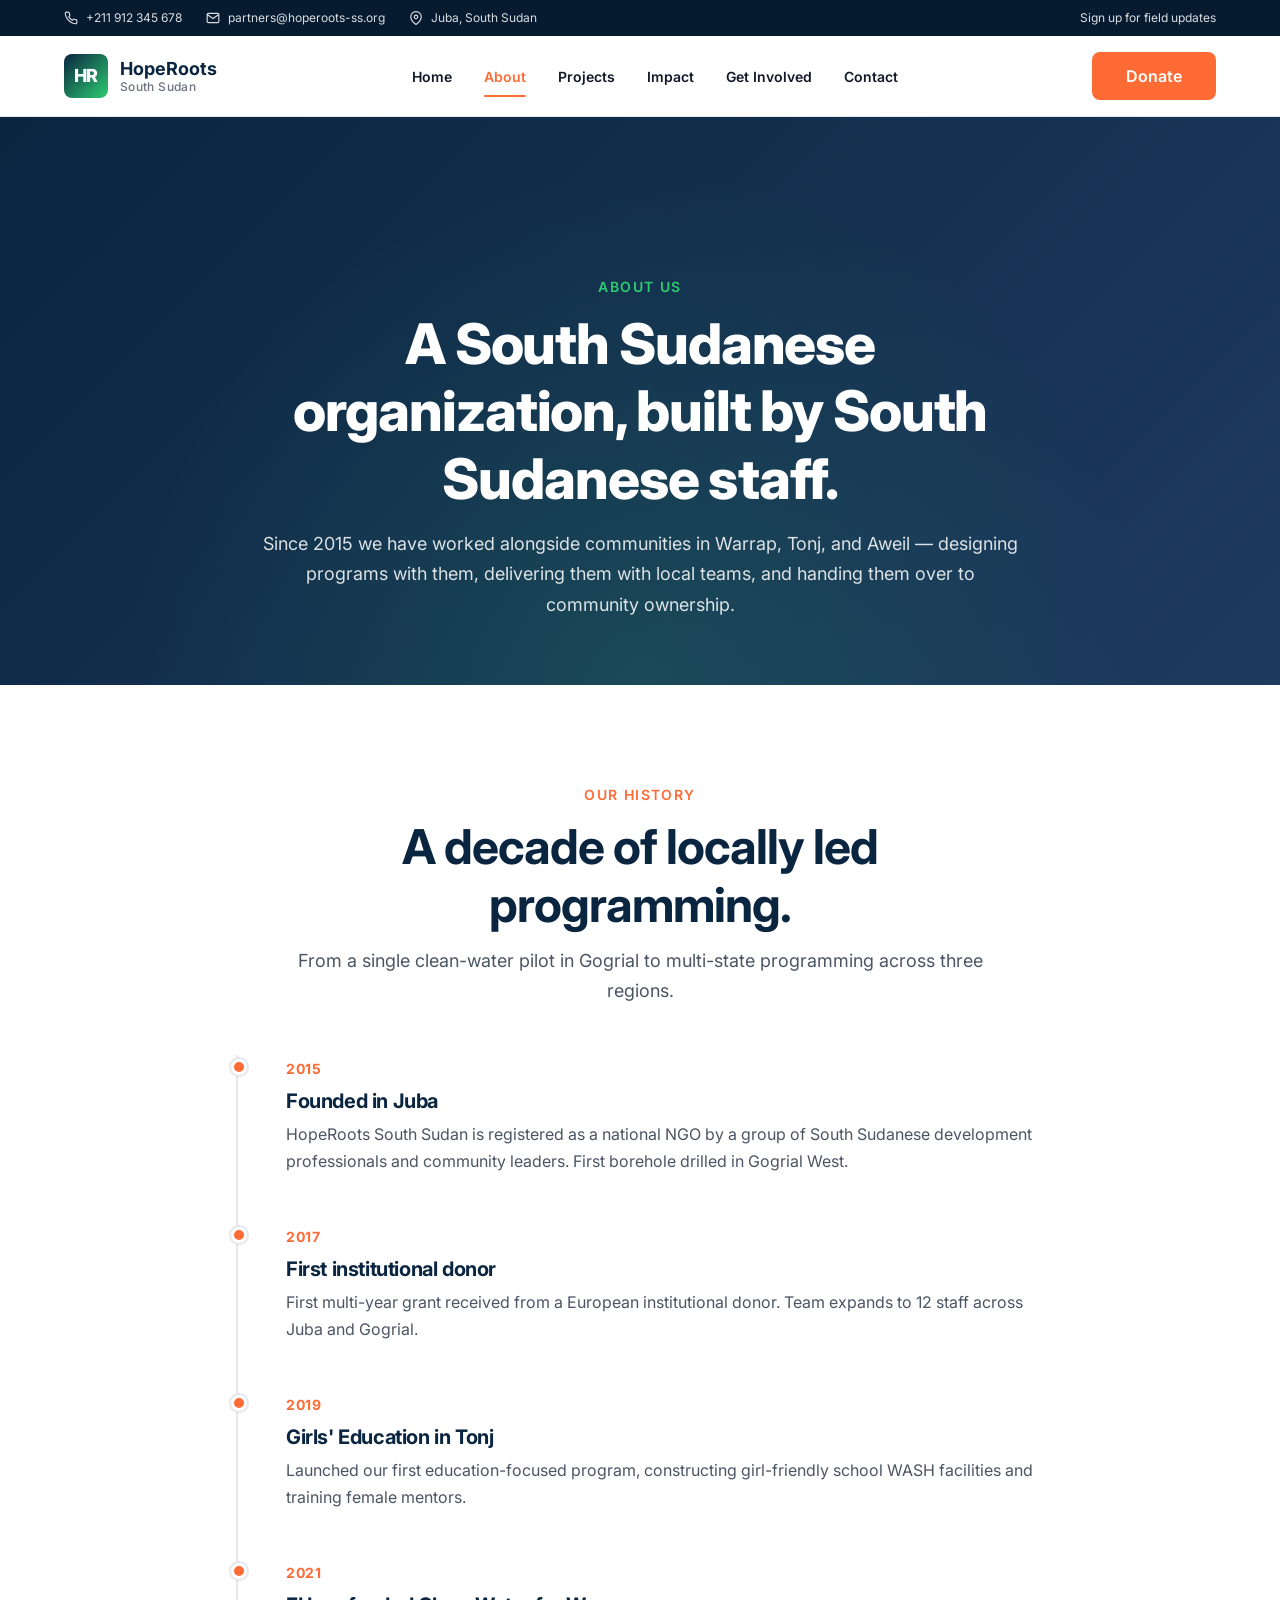
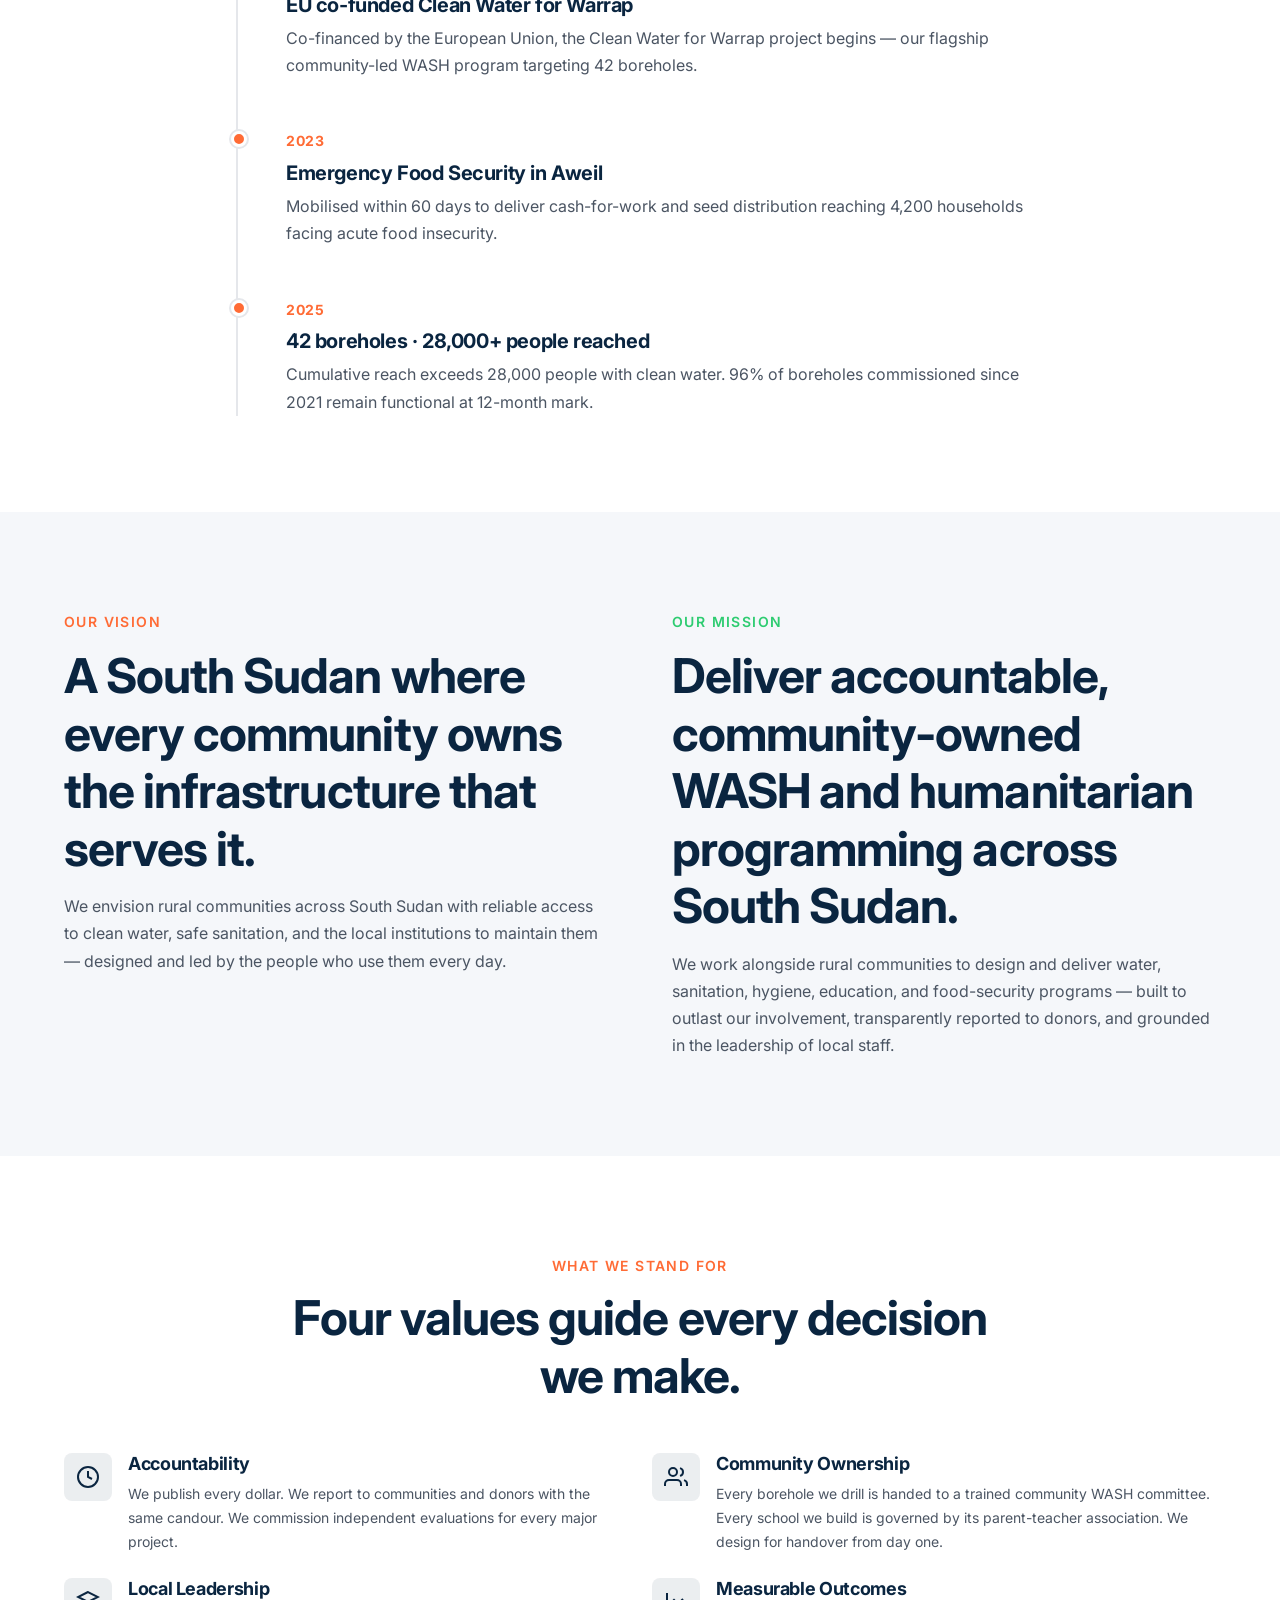
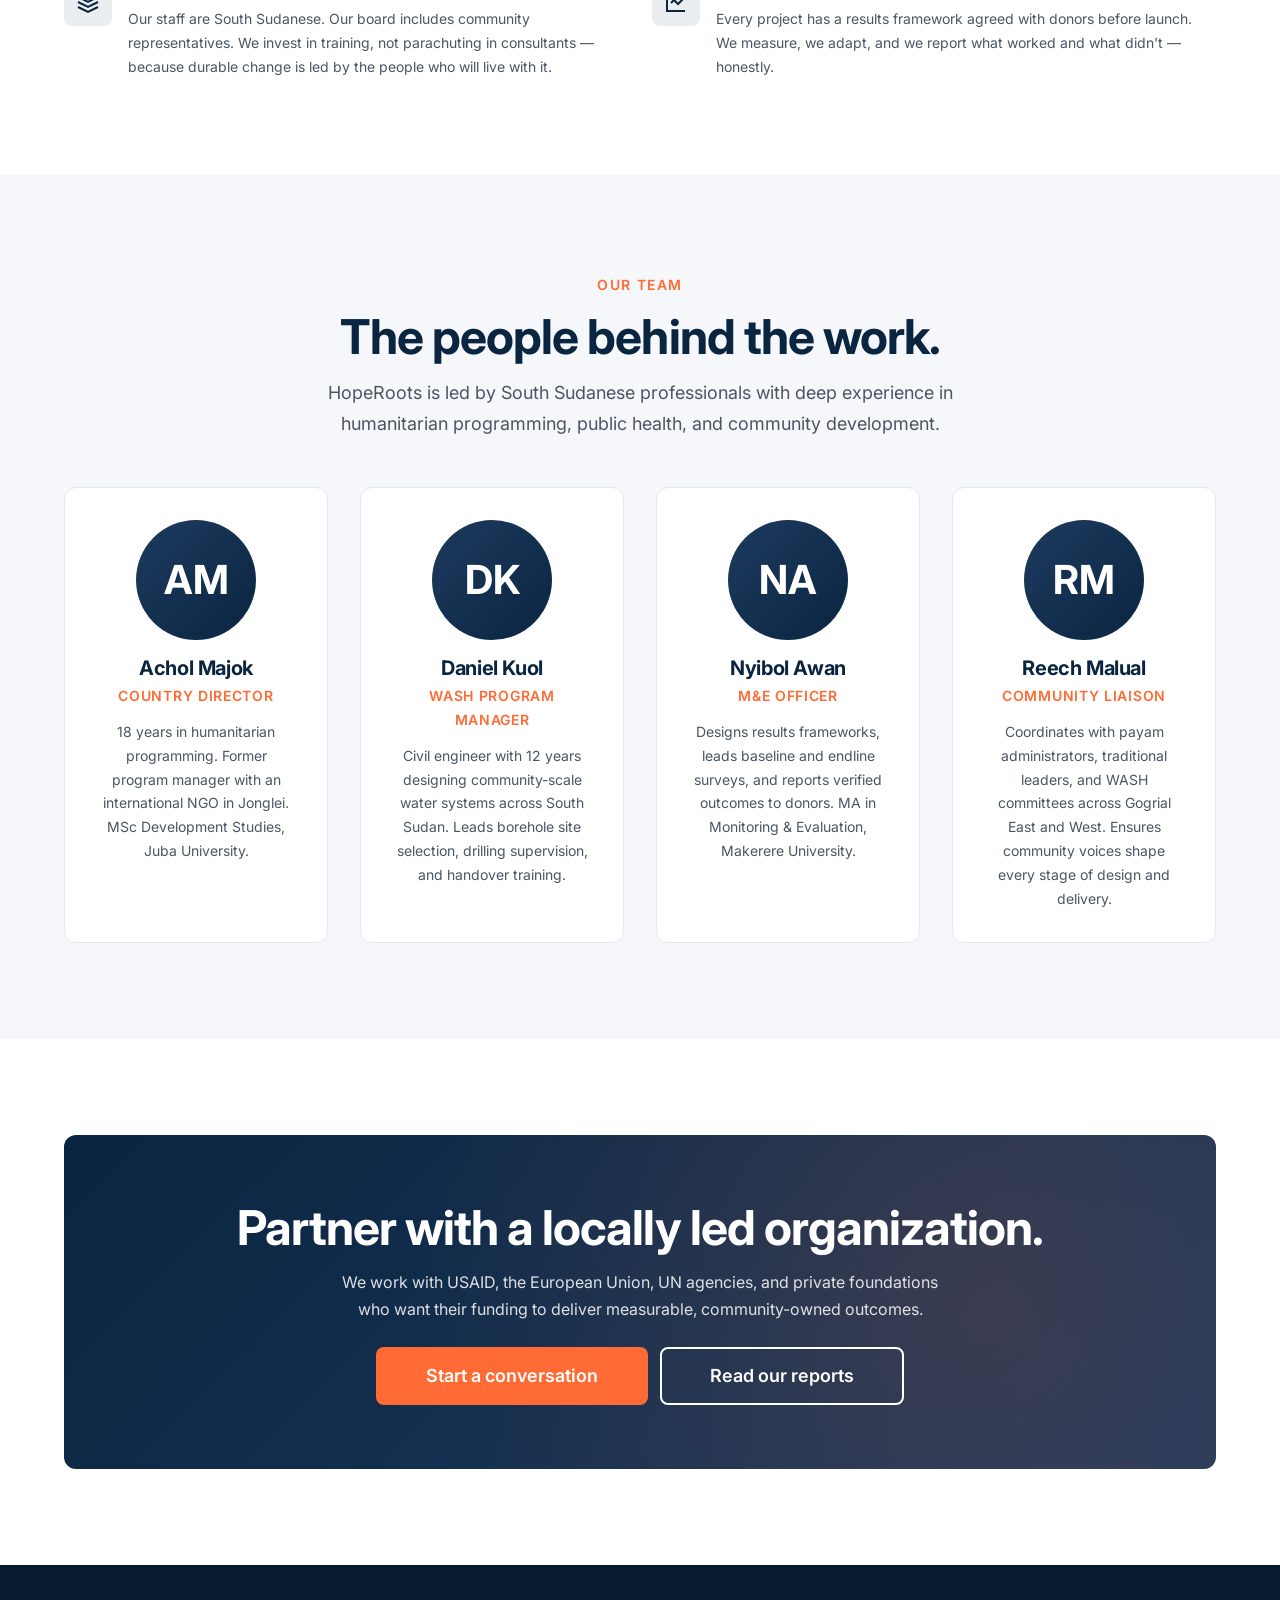
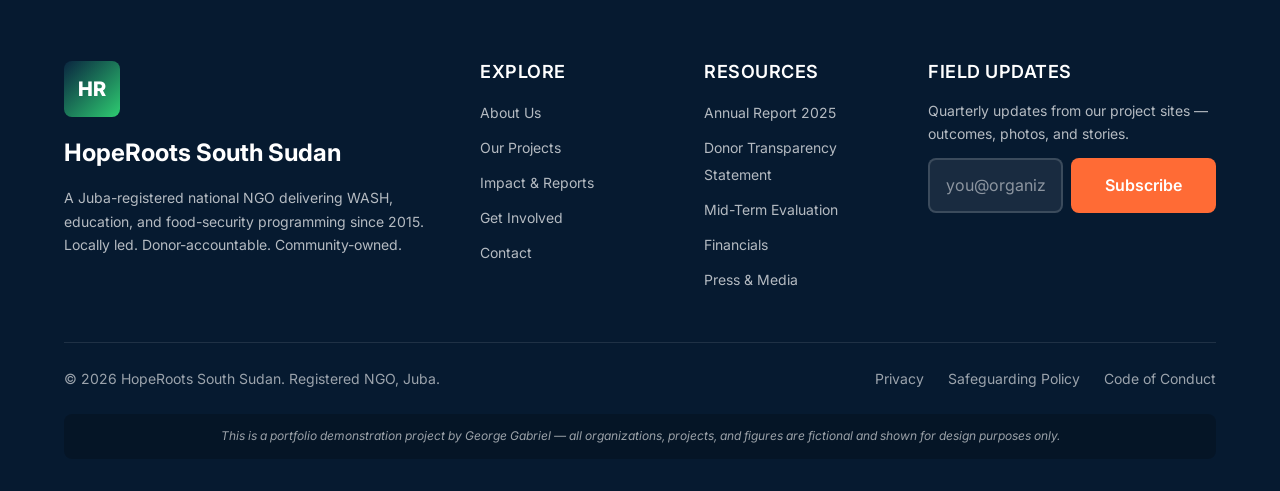
==== about.html @ a4d9246c "Initial commit: HopeRoots South Sudan portfolio site - 6 pages: Home, About, Projects, Impact & Repo" ====
<!DOCTYPE html>
<html lang="en">
<head>
  <meta charset="UTF-8" />
  <meta name="viewport" content="width=device-width, initial-scale=1.0" />
  <meta name="theme-color" content="#0a2540" />
  <title>About Us — HopeRoots South Sudan</title>
  <meta name="description" content="Founded in 2015, HopeRoots South Sudan is a locally led NGO delivering WASH, education, and food-security programs across Warrap, Tonj, and Aweil." />

  <link rel="icon" type="image/svg+xml" href="data:image/svg+xml,%3Csvg xmlns='http://www.w3.org/2000/svg' viewBox='0 0 64 64'%3E%3Crect width='64' height='64' rx='12' fill='%230a2540'/%3E%3Ctext x='32' y='42' font-family='Inter,sans-serif' font-size='28' font-weight='800' fill='%232ecc71' text-anchor='middle'%3EHR%3C/text%3E%3C/svg%3E" />

  <link rel="preconnect" href="https://fonts.googleapis.com" />
  <link rel="preconnect" href="https://fonts.gstatic.com" crossorigin />
  <link href="https://fonts.googleapis.com/css2?family=Inter:wght@400;500;600;700;800&display=swap" rel="stylesheet" />

  <link rel="stylesheet" href="css/base.css" />
  <link rel="stylesheet" href="css/layout.css" />
  <link rel="stylesheet" href="css/components.css" />
</head>
<body data-page="about">

  <a href="#main" class="skip-link">Skip to main content</a>

  <!-- Utility bar -->
  <div class="utility-bar">
    <div class="container utility-bar__inner">
      <div class="utility-bar__info">
        <span>
          <svg viewBox="0 0 24 24" fill="none" stroke="currentColor" stroke-width="2" aria-hidden="true"><path d="M22 16.92v3a2 2 0 0 1-2.18 2 19.79 19.79 0 0 1-8.63-3.07 19.5 19.5 0 0 1-6-6 19.79 19.79 0 0 1-3.07-8.67A2 2 0 0 1 4.11 2h3a2 2 0 0 1 2 1.72c.13.96.37 1.9.7 2.81a2 2 0 0 1-.45 2.11L8.09 9.91a16 16 0 0 0 6 6l1.27-1.27a2 2 0 0 1 2.11-.45c.91.33 1.85.57 2.81.7A2 2 0 0 1 22 16.92Z"/></svg>
          +211 912 345 678
        </span>
        <span>
          <svg viewBox="0 0 24 24" fill="none" stroke="currentColor" stroke-width="2" aria-hidden="true"><path d="M4 4h16c1.1 0 2 .9 2 2v12c0 1.1-.9 2-2 2H4c-1.1 0-2-.9-2-2V6c0-1.1.9-2 2-2Z"/><path d="m22 6-10 7L2 6"/></svg>
          partners@hoperoots-ss.org
        </span>
        <span>
          <svg viewBox="0 0 24 24" fill="none" stroke="currentColor" stroke-width="2" aria-hidden="true"><path d="M21 10c0 7-9 13-9 13s-9-6-9-13a9 9 0 0 1 18 0Z"/><circle cx="12" cy="10" r="3"/></svg>
          Juba, South Sudan
        </span>
      </div>
      <div><a href="get-involved.html#newsletter">Sign up for field updates</a></div>
    </div>
  </div>

  <!-- Header / nav -->
  <header class="site-header" role="banner">
    <div class="container">
      <nav class="nav" aria-label="Primary">
        <a href="index.html" class="nav__brand">
          <span class="nav__logo" aria-hidden="true">HR</span>
          <span class="nav__brand-text">
            <span class="nav__brand-name">HopeRoots</span>
            <span class="nav__brand-tag">South Sudan</span>
          </span>
        </a>
        <ul class="nav__menu">
          <li><a href="index.html" class="nav__link">Home</a></li>
          <li><a href="about.html" class="nav__link is-active">About</a></li>
          <li><a href="projects.html" class="nav__link">Projects</a></li>
          <li><a href="impact.html" class="nav__link">Impact</a></li>
          <li><a href="get-involved.html" class="nav__link">Get Involved</a></li>
          <li><a href="contact.html" class="nav__link">Contact</a></li>
        </ul>
        <a href="get-involved.html" class="btn btn--primary nav__cta">Donate</a>
        <button class="nav__toggle" aria-label="Open menu" aria-expanded="false" aria-controls="mobile-menu">
          <svg viewBox="0 0 24 24" fill="none" stroke="currentColor" stroke-width="2" aria-hidden="true"><line x1="3" y1="6" x2="21" y2="6"/><line x1="3" y1="12" x2="21" y2="12"/><line x1="3" y1="18" x2="21" y2="18"/></svg>
        </button>
      </nav>
    </div>
  </header>

  <!-- Mobile menu -->
  <div class="mobile-menu" id="mobile-menu" role="dialog" aria-modal="true" aria-label="Menu">
    <div class="mobile-menu__panel">
      <div class="mobile-menu__header">
        <a href="index.html" class="nav__brand">
          <span class="nav__logo" aria-hidden="true">HR</span>
          <span class="nav__brand-text">
            <span class="nav__brand-name">HopeRoots</span>
            <span class="nav__brand-tag">South Sudan</span>
          </span>
        </a>
        <button class="mobile-menu__close" aria-label="Close menu">
          <svg viewBox="0 0 24 24" fill="none" stroke="currentColor" stroke-width="2" aria-hidden="true"><line x1="18" y1="6" x2="6" y2="18"/><line x1="6" y1="6" x2="18" y2="18"/></svg>
        </button>
      </div>
      <ul class="mobile-menu__nav">
        <li><a href="index.html" class="mobile-menu__link">Home</a></li>
        <li><a href="about.html" class="mobile-menu__link is-active">About Us</a></li>
        <li><a href="projects.html" class="mobile-menu__link">Our Projects</a></li>
        <li><a href="impact.html" class="mobile-menu__link">Impact &amp; Reports</a></li>
        <li><a href="get-involved.html" class="mobile-menu__link">Get Involved</a></li>
        <li><a href="contact.html" class="mobile-menu__link">Contact</a></li>
      </ul>
      <div class="mobile-menu__cta">
        <a href="get-involved.html" class="btn btn--primary btn--full btn--large">Donate Now</a>
      </div>
    </div>
  </div>

  <main id="main">

    <!-- Page header -->
    <section class="page-header" aria-labelledby="page-title">
      <div class="container">
        <div class="page-header__inner">
          <span class="page-header__eyebrow">About Us</span>
          <h1 id="page-title" class="page-header__title">A South Sudanese organization, built by South Sudanese staff.</h1>
          <p class="page-header__lead">
            Since 2015 we have worked alongside communities in Warrap, Tonj, and Aweil —
            designing programs with them, delivering them with local teams, and handing them
            over to community ownership.
          </p>
        </div>
      </div>
    </section>

    <!-- History / timeline -->
    <section class="section" aria-labelledby="history-title">
      <div class="container container--narrow">
        <div class="section-header">
          <span class="eyebrow">Our History</span>
          <h2 id="history-title">A decade of locally led programming.</h2>
          <p>From a single clean-water pilot in Gogrial to multi-state programming across three regions.</p>
        </div>

        <div class="timeline">
          <div class="timeline__item">
            <span class="timeline__year">2015</span>
            <h3 class="timeline__title">Founded in Juba</h3>
            <p class="timeline__desc">
              HopeRoots South Sudan is registered as a national NGO by a group of South
              Sudanese development professionals and community leaders. First borehole drilled
              in Gogrial West.
            </p>
          </div>

          <div class="timeline__item">
            <span class="timeline__year">2017</span>
            <h3 class="timeline__title">First institutional donor</h3>
            <p class="timeline__desc">
              First multi-year grant received from a European institutional donor. Team
              expands to 12 staff across Juba and Gogrial.
            </p>
          </div>

          <div class="timeline__item">
            <span class="timeline__year">2019</span>
            <h3 class="timeline__title">Girls' Education in Tonj</h3>
            <p class="timeline__desc">
              Launched our first education-focused program, constructing girl-friendly school
              WASH facilities and training female mentors.
            </p>
          </div>

          <div class="timeline__item">
            <span class="timeline__year">2021</span>
            <h3 class="timeline__title">EU co-funded Clean Water for Warrap</h3>
            <p class="timeline__desc">
              Co-financed by the European Union, the Clean Water for Warrap project begins —
              our flagship community-led WASH program targeting 42 boreholes.
            </p>
          </div>

          <div class="timeline__item">
            <span class="timeline__year">2023</span>
            <h3 class="timeline__title">Emergency Food Security in Aweil</h3>
            <p class="timeline__desc">
              Mobilised within 60 days to deliver cash-for-work and seed distribution
              reaching 4,200 households facing acute food insecurity.
            </p>
          </div>

          <div class="timeline__item">
            <span class="timeline__year">2025</span>
            <h3 class="timeline__title">42 boreholes · 28,000+ people reached</h3>
            <p class="timeline__desc">
              Cumulative reach exceeds 28,000 people with clean water. 96% of boreholes
              commissioned since 2021 remain functional at 12-month mark.
            </p>
          </div>
        </div>
      </div>
    </section>

    <!-- Vision / Mission -->
    <section class="section section--alt" aria-labelledby="vision-title">
      <div class="container">
        <div class="grid grid--2" style="gap: var(--space-8);">
          <div>
            <span class="eyebrow" style="color: var(--color-accent-orange); font-weight: 600; letter-spacing: 0.1em; text-transform: uppercase; font-size: var(--fs-sm);">Our Vision</span>
            <h2 id="vision-title" style="margin-top: var(--space-3);">
              A South Sudan where every community owns the infrastructure that serves it.
            </h2>
            <p style="margin-top: var(--space-4);">
              We envision rural communities across South Sudan with reliable access to clean
              water, safe sanitation, and the local institutions to maintain them — designed
              and led by the people who use them every day.
            </p>
          </div>

          <div>
            <span class="eyebrow" style="color: var(--color-accent-green); font-weight: 600; letter-spacing: 0.1em; text-transform: uppercase; font-size: var(--fs-sm);">Our Mission</span>
            <h2 style="margin-top: var(--space-3);">
              Deliver accountable, community-owned WASH and humanitarian programming across South Sudan.
            </h2>
            <p style="margin-top: var(--space-4);">
              We work alongside rural communities to design and deliver water, sanitation,
              hygiene, education, and food-security programs — built to outlast our
              involvement, transparently reported to donors, and grounded in the leadership
              of local staff.
            </p>
          </div>
        </div>
      </div>
    </section>

    <!-- Values -->
    <section class="section" aria-labelledby="values-title">
      <div class="container">
        <div class="section-header">
          <span class="eyebrow">What We Stand For</span>
          <h2 id="values-title">Four values guide every decision we make.</h2>
        </div>

        <div class="value-list">
          <div class="value-item">
            <div class="value-item__icon" aria-hidden="true">
              <svg viewBox="0 0 24 24" fill="none" stroke="currentColor" stroke-width="2"><circle cx="12" cy="12" r="10"/><path d="M12 6v6l4 2"/></svg>
            </div>
            <div>
              <h3 class="value-item__title">Accountability</h3>
              <p class="value-item__desc">
                We publish every dollar. We report to communities and donors with the same
                candour. We commission independent evaluations for every major project.
              </p>
            </div>
          </div>

          <div class="value-item">
            <div class="value-item__icon" aria-hidden="true">
              <svg viewBox="0 0 24 24" fill="none" stroke="currentColor" stroke-width="2"><path d="M17 21v-2a4 4 0 0 0-4-4H5a4 4 0 0 0-4 4v2"/><circle cx="9" cy="7" r="4"/><path d="M23 21v-2a4 4 0 0 0-3-3.87"/><path d="M16 3.13a4 4 0 0 1 0 7.75"/></svg>
            </div>
            <div>
              <h3 class="value-item__title">Community Ownership</h3>
              <p class="value-item__desc">
                Every borehole we drill is handed to a trained community WASH committee.
                Every school we build is governed by its parent-teacher association. We design
                for handover from day one.
              </p>
            </div>
          </div>

          <div class="value-item">
            <div class="value-item__icon" aria-hidden="true">
              <svg viewBox="0 0 24 24" fill="none" stroke="currentColor" stroke-width="2"><path d="M12 2 2 7l10 5 10-5-10-5Z"/><path d="M2 17l10 5 10-5"/><path d="M2 12l10 5 10-5"/></svg>
            </div>
            <div>
              <h3 class="value-item__title">Local Leadership</h3>
              <p class="value-item__desc">
                Our staff are South Sudanese. Our board includes community representatives.
                We invest in training, not parachuting in consultants — because durable
                change is led by the people who will live with it.
              </p>
            </div>
          </div>

          <div class="value-item">
            <div class="value-item__icon" aria-hidden="true">
              <svg viewBox="0 0 24 24" fill="none" stroke="currentColor" stroke-width="2"><path d="M3 3v18h18"/><path d="m19 9-5 5-4-4-3 3"/></svg>
            </div>
            <div>
              <h3 class="value-item__title">Measurable Outcomes</h3>
              <p class="value-item__desc">
                Every project has a results framework agreed with donors before launch. We
                measure, we adapt, and we report what worked and what didn't — honestly.
              </p>
            </div>
          </div>
        </div>
      </div>
    </section>

    <!-- Team -->
    <section class="section section--alt" aria-labelledby="team-title">
      <div class="container">
        <div class="section-header">
          <span class="eyebrow">Our Team</span>
          <h2 id="team-title">The people behind the work.</h2>
          <p>HopeRoots is led by South Sudanese professionals with deep experience in
            humanitarian programming, public health, and community development.</p>
        </div>

        <div class="grid grid--4">
          <article class="team-card">
            <div class="team-card__photo" aria-hidden="true">AM</div>
            <h3 class="team-card__name">Achol Majok</h3>
            <div class="team-card__role">Country Director</div>
            <p class="team-card__bio">
              18 years in humanitarian programming. Former program manager with an
              international NGO in Jonglei. MSc Development Studies, Juba University.
            </p>
          </article>

          <article class="team-card">
            <div class="team-card__photo" aria-hidden="true">DK</div>
            <h3 class="team-card__name">Daniel Kuol</h3>
            <div class="team-card__role">WASH Program Manager</div>
            <p class="team-card__bio">
              Civil engineer with 12 years designing community-scale water systems across
              South Sudan. Leads borehole site selection, drilling supervision, and
              handover training.
            </p>
          </article>

          <article class="team-card">
            <div class="team-card__photo" aria-hidden="true">NA</div>
            <h3 class="team-card__name">Nyibol Awan</h3>
            <div class="team-card__role">M&amp;E Officer</div>
            <p class="team-card__bio">
              Designs results frameworks, leads baseline and endline surveys, and reports
              verified outcomes to donors. MA in Monitoring &amp; Evaluation, Makerere
              University.
            </p>
          </article>

          <article class="team-card">
            <div class="team-card__photo" aria-hidden="true">RM</div>
            <h3 class="team-card__name">Reech Malual</h3>
            <div class="team-card__role">Community Liaison</div>
            <p class="team-card__bio">
              Coordinates with payam administrators, traditional leaders, and WASH
              committees across Gogrial East and West. Ensures community voices shape
              every stage of design and delivery.
            </p>
          </article>
        </div>
      </div>
    </section>

    <!-- CTA banner -->
    <section class="section">
      <div class="container">
        <div class="cta-banner">
          <h2>Partner with a locally led organization.</h2>
          <p>
            We work with USAID, the European Union, UN agencies, and private foundations
            who want their funding to deliver measurable, community-owned outcomes.
          </p>
          <div class="btn-group" style="justify-content: center;">
            <a href="contact.html" class="btn btn--primary btn--large">Start a conversation</a>
            <a href="impact.html" class="btn btn--ghost-light btn--large">Read our reports</a>
          </div>
        </div>
      </div>
    </section>

  </main>

  <!-- Footer -->
  <footer class="site-footer" role="contentinfo">
    <div class="container">
      <div class="footer-grid">
        <div class="footer-brand">
          <div class="footer-brand__logo" aria-hidden="true">HR</div>
          <div class="footer-brand__name">HopeRoots South Sudan</div>
          <p class="footer-brand__desc">
            A Juba-registered national NGO delivering WASH, education, and food-security
            programming since 2015. Locally led. Donor-accountable. Community-owned.
          </p>
        </div>

        <div>
          <h4>Explore</h4>
          <ul class="footer-links">
            <li><a href="about.html">About Us</a></li>
            <li><a href="projects.html">Our Projects</a></li>
            <li><a href="impact.html">Impact &amp; Reports</a></li>
            <li><a href="get-involved.html">Get Involved</a></li>
            <li><a href="contact.html">Contact</a></li>
          </ul>
        </div>

        <div>
          <h4>Resources</h4>
          <ul class="footer-links">
            <li><a href="impact.html#reports">Annual Report 2025</a></li>
            <li><a href="impact.html#reports">Donor Transparency Statement</a></li>
            <li><a href="impact.html#reports">Mid-Term Evaluation</a></li>
            <li><a href="impact.html#financials">Financials</a></li>
            <li><a href="contact.html#press">Press &amp; Media</a></li>
          </ul>
        </div>

        <div class="footer-newsletter" id="newsletter">
          <h4>Field Updates</h4>
          <p>Quarterly updates from our project sites — outcomes, photos, and stories.</p>
          <form class="newsletter-form" data-validate data-success-message="Thank you for subscribing. Watch your inbox for our next quarterly update.">
            <label for="footer-email" class="sr-only">Email address</label>
            <input id="footer-email" class="form-input" type="email" name="email" placeholder="you@organization.org" required />
            <button type="submit" class="btn btn--primary">Subscribe</button>
          </form>
          <div class="form-success" role="status" aria-live="polite"></div>
        </div>
      </div>

      <div class="footer-bottom">
        <div>
          © <span data-year>2025</span> HopeRoots South Sudan. Registered NGO, Juba.
        </div>
        <div class="footer-bottom__credits">
          <a href="#">Privacy</a>
          <a href="#">Safeguarding Policy</a>
          <a href="#">Code of Conduct</a>
        </div>
      </div>

      <div class="footer-disclaimer">
        This is a portfolio demonstration project by George Gabriel — all organizations,
        projects, and figures are fictional and shown for design purposes only.
      </div>
    </div>
  </footer>

  <script src="js/main.js"></script>
</body>
</html>
---- css/base.css ----
/* ==========================================================================
   base.css — Reset, design tokens, typography, and global utilities
   HopeRoots South Sudan — Clean Water for Warrap
   ========================================================================== */

/* --------------------------------------------------------------------------
   Design Tokens (CSS Custom Properties)
   --------------------------------------------------------------------------
   Color philosophy:
   - Deep blue = institutional trust, water, stability
   - White = clarity, transparency, openness
   - Accent orange = urgency, action, warmth
   - Accent green = growth, water, life, sustainability
   -------------------------------------------------------------------------- */
:root {
  /* Brand colors */
  --color-primary: #0a2540;          /* Deep institutional blue */
  --color-primary-dark: #061a30;
  --color-primary-light: #1e3a5f;
  --color-accent-orange: #ff6b35;    /* Warm CTA / urgency */
  --color-accent-orange-dark: #e55a2b;
  --color-accent-green: #2ecc71;     /* Water / life / growth */
  --color-accent-green-dark: #25a55a;

  /* Neutrals */
  --color-white: #ffffff;
  --color-bg: #ffffff;
  --color-bg-alt: #f5f7fa;           /* Subtle section dividers */
  --color-bg-dark: #0a2540;
  --color-border: #e5e7eb;
  --color-border-strong: #d1d5db;

  /* Status badges */
  --color-status-active: #2ecc71;
  --color-status-ongoing: #ff6b35;
  --color-status-completed: #6b7280;

  /* Text */
  --color-text: #111827;
  --color-text-medium: #4b5563;
  --color-text-light: #6b7280;
  --color-text-inverse: #ffffff;

  /* Typography */
  --font-sans: 'Inter', -apple-system, BlinkMacSystemFont, 'Segoe UI', Roboto,
    Oxygen, Ubuntu, Cantarell, sans-serif;
  --font-display: 'Inter', -apple-system, BlinkMacSystemFont, 'Segoe UI', sans-serif;

  --fs-xs: 0.75rem;       /* 12px */
  --fs-sm: 0.875rem;      /* 14px */
  --fs-base: 1rem;        /* 16px */
  --fs-md: 1.125rem;      /* 18px */
  --fs-lg: 1.25rem;       /* 20px */
  --fs-xl: 1.5rem;        /* 24px */
  --fs-2xl: 2rem;         /* 32px */
  --fs-3xl: 2.5rem;       /* 40px */
  --fs-4xl: 3rem;         /* 48px */
  --fs-5xl: 3.5rem;       /* 56px */

  --fw-regular: 400;
  --fw-medium: 500;
  --fw-semibold: 600;
  --fw-bold: 700;
  --fw-extrabold: 800;

  --lh-tight: 1.2;
  --lh-snug: 1.35;
  --lh-normal: 1.5;
  --lh-relaxed: 1.7;

  /* Spacing scale (8px base) */
  --space-1: 0.25rem;     /*  4px */
  --space-2: 0.5rem;      /*  8px */
  --space-3: 0.75rem;     /* 12px */
  --space-4: 1rem;        /* 16px */
  --space-5: 1.5rem;      /* 24px */
  --space-6: 2rem;        /* 32px */
  --space-7: 3rem;        /* 48px */
  --space-8: 4rem;        /* 64px */
  --space-9: 6rem;        /* 96px */
  --space-10: 8rem;       /* 128px */

  /* Layout */
  --container-max: 1200px;
  --container-narrow: 880px;
  --container-padding: var(--space-5);

  /* Radii */
  --radius-sm: 4px;
  --radius-md: 8px;
  --radius-lg: 12px;
  --radius-xl: 16px;
  --radius-full: 9999px;

  /* Shadows — soft, institutional */
  --shadow-sm: 0 1px 2px rgba(10, 37, 64, 0.06);
  --shadow-md: 0 4px 12px rgba(10, 37, 64, 0.08);
  --shadow-lg: 0 12px 32px rgba(10, 37, 64, 0.12);
  --shadow-xl: 0 24px 48px rgba(10, 37, 64, 0.15);

  /* Transitions */
  --transition-fast: 150ms ease;
  --transition-base: 250ms ease;
  --transition-slow: 400ms ease;

  /* Z-index */
  --z-base: 1;
  --z-dropdown: 50;
  --z-sticky: 100;
  --z-modal: 200;
}

/* --------------------------------------------------------------------------
   Reset / Normalize
   -------------------------------------------------------------------------- */
*,
*::before,
*::after {
  box-sizing: border-box;
}

* {
  margin: 0;
}

html {
  scroll-behavior: smooth;
  -webkit-text-size-adjust: 100%;
}

body {
  font-family: var(--font-sans);
  font-size: var(--fs-base);
  line-height: var(--lh-relaxed);
  color: var(--color-text);
  background-color: var(--color-bg);
  -webkit-font-smoothing: antialiased;
  -moz-osx-font-smoothing: grayscale;
  overflow-x: hidden;
}

img,
picture,
svg {
  display: block;
  max-width: 100%;
  height: auto;
}

input,
button,
textarea,
select {
  font: inherit;
  color: inherit;
}

button {
  cursor: pointer;
  background: none;
  border: none;
  padding: 0;
}

a {
  color: var(--color-primary);
  text-decoration: none;
  transition: color var(--transition-fast);
}

a:hover,
a:focus-visible {
  color: var(--color-accent-orange);
}

ul,
ol {
  list-style: none;
  padding: 0;
}

/* Focus styles — accessibility */
:focus-visible {
  outline: 3px solid var(--color-accent-orange);
  outline-offset: 2px;
  border-radius: var(--radius-sm);
}

/* --------------------------------------------------------------------------
   Typography
   -------------------------------------------------------------------------- */
h1, h2, h3, h4, h5, h6 {
  font-family: var(--font-display);
  font-weight: var(--fw-bold);
  line-height: var(--lh-tight);
  color: var(--color-primary);
  letter-spacing: -0.02em;
}

h1 {
  font-size: clamp(var(--fs-3xl), 5vw, var(--fs-5xl));
  font-weight: var(--fw-extrabold);
}

h2 {
  font-size: clamp(var(--fs-2xl), 4vw, var(--fs-4xl));
}

h3 {
  font-size: clamp(var(--fs-xl), 3vw, var(--fs-2xl));
}

h4 {
  font-size: var(--fs-lg);
}

p {
  line-height: var(--lh-relaxed);
  color: var(--color-text-medium);
}

.lead {
  font-size: var(--fs-md);
  line-height: var(--lh-relaxed);
  color: var(--color-text-medium);
  font-weight: var(--fw-regular);
}

/* --------------------------------------------------------------------------
   Layout utilities
   -------------------------------------------------------------------------- */
.container {
  width: 100%;
  max-width: var(--container-max);
  margin: 0 auto;
  padding-left: var(--container-padding);
  padding-right: var(--container-padding);
}

.container--narrow {
  max-width: var(--container-narrow);
}

.section {
  padding-top: var(--space-9);
  padding-bottom: var(--space-9);
}

.section--alt {
  background-color: var(--color-bg-alt);
}

.section--dark {
  background-color: var(--color-bg-dark);
  color: var(--color-text-inverse);
}

.section--dark h2,
.section--dark h3,
.section--dark h4 {
  color: var(--color-text-inverse);
}

.section--dark p {
  color: rgba(255, 255, 255, 0.85);
}

.section-header {
  text-align: center;
  max-width: 720px;
  margin: 0 auto var(--space-7);
}

.section-header .eyebrow {
  display: inline-block;
  font-size: var(--fs-sm);
  font-weight: var(--fw-semibold);
  letter-spacing: 0.1em;
  text-transform: uppercase;
  color: var(--color-accent-orange);
  margin-bottom: var(--space-3);
}

.section-header p {
  margin-top: var(--space-3);
  font-size: var(--fs-md);
}

/* Visually hidden — accessible but not visible */
.sr-only {
  position: absolute;
  width: 1px;
  height: 1px;
  padding: 0;
  margin: -1px;
  overflow: hidden;
  clip: rect(0, 0, 0, 0);
  white-space: nowrap;
  border: 0;
}

/* Skip link — keyboard accessibility */
.skip-link {
  position: absolute;
  top: -100px;
  left: var(--space-4);
  background: var(--color-primary);
  color: var(--color-white);
  padding: var(--space-3) var(--space-5);
  border-radius: var(--radius-md);
  z-index: var(--z-modal);
  font-weight: var(--fw-semibold);
}

.skip-link:focus {
  top: var(--space-4);
  color: var(--color-white);
}

/* Text alignment */
.text-center { text-align: center; }
.text-left { text-align: left; }

/* Spacing utilities */
.mt-0 { margin-top: 0; }
.mt-4 { margin-top: var(--space-4); }
.mt-6 { margin-top: var(--space-6); }
.mt-8 { margin-top: var(--space-8); }
.mb-0 { margin-bottom: 0; }
.mb-4 { margin-bottom: var(--space-4); }
.mb-6 { margin-bottom: var(--space-6); }
.mb-8 { margin-bottom: var(--space-8); }

/* Reduced motion — respect user preferences */
@media (prefers-reduced-motion: reduce) {
  *,
  *::before,
  *::after {
    animation-duration: 0.01ms !important;
    animation-iteration-count: 1 !important;
    transition-duration: 0.01ms !important;
    scroll-behavior: auto !important;
  }
}
---- css/layout.css ----
/* ==========================================================================
   layout.css — Header, navigation, footer
   HopeRoots South Sudan
   ========================================================================== */

/* --------------------------------------------------------------------------
   Site header / top bar
   -------------------------------------------------------------------------- */
.site-header {
  position: sticky;
  top: 0;
  z-index: var(--z-sticky);
  background-color: rgba(255, 255, 255, 0.95);
  backdrop-filter: blur(8px);
  -webkit-backdrop-filter: blur(8px);
  border-bottom: 1px solid var(--color-border);
  transition: box-shadow var(--transition-base);
}

.site-header.is-scrolled {
  box-shadow: var(--shadow-md);
}

/* Utility bar (above main nav) */
.utility-bar {
  background-color: var(--color-primary-dark);
  color: rgba(255, 255, 255, 0.85);
  font-size: var(--fs-xs);
  padding: var(--space-2) 0;
}

.utility-bar__inner {
  display: flex;
  justify-content: space-between;
  align-items: center;
  gap: var(--space-4);
  flex-wrap: wrap;
}

.utility-bar a {
  color: rgba(255, 255, 255, 0.85);
}

.utility-bar a:hover {
  color: var(--color-white);
}

.utility-bar__info {
  display: flex;
  gap: var(--space-5);
  flex-wrap: wrap;
}

.utility-bar__info span {
  display: inline-flex;
  align-items: center;
  gap: var(--space-2);
}

.utility-bar__info svg {
  width: 14px;
  height: 14px;
}

@media (max-width: 600px) {
  .utility-bar__info span:nth-child(2),
  .utility-bar__info span:nth-child(3) {
    display: none;
  }
}

/* Main navigation */
.nav {
  display: flex;
  align-items: center;
  justify-content: space-between;
  padding: var(--space-4) 0;
  gap: var(--space-5);
}

.nav__brand {
  display: flex;
  align-items: center;
  gap: var(--space-3);
  text-decoration: none;
  color: var(--color-primary);
  font-weight: var(--fw-bold);
  flex-shrink: 0;
}

.nav__brand:hover {
  color: var(--color-primary);
}

.nav__logo {
  width: 44px;
  height: 44px;
  border-radius: var(--radius-md);
  background: linear-gradient(135deg, var(--color-primary) 0%, var(--color-accent-green) 100%);
  display: flex;
  align-items: center;
  justify-content: center;
  color: var(--color-white);
  font-weight: var(--fw-extrabold);
  font-size: var(--fs-md);
  letter-spacing: -0.02em;
}

.nav__brand-text {
  display: flex;
  flex-direction: column;
  line-height: 1.2;
}

.nav__brand-name {
  font-size: var(--fs-md);
  font-weight: var(--fw-bold);
  color: var(--color-primary);
}

.nav__brand-tag {
  font-size: var(--fs-xs);
  color: var(--color-text-light);
  font-weight: var(--fw-medium);
  letter-spacing: 0.03em;
}

.nav__menu {
  display: none;
  align-items: center;
  gap: var(--space-2);
}

@media (min-width: 900px) {
  .nav__menu {
    display: flex;
  }
}

.nav__link {
  padding: var(--space-2) var(--space-3);
  font-size: var(--fs-sm);
  font-weight: var(--fw-semibold);
  color: var(--color-text);
  border-radius: var(--radius-md);
  transition: all var(--transition-fast);
  text-decoration: none;
  position: relative;
}

.nav__link:hover,
.nav__link:focus-visible {
  color: var(--color-primary);
  background-color: var(--color-bg-alt);
}

.nav__link.is-active {
  color: var(--color-accent-orange);
}

.nav__link.is-active::after {
  content: '';
  position: absolute;
  bottom: -4px;
  left: var(--space-3);
  right: var(--space-3);
  height: 2px;
  background-color: var(--color-accent-orange);
  border-radius: 1px;
}

.nav__cta {
  display: none;
}

@media (min-width: 900px) {
  .nav__cta {
    display: inline-flex;
  }
}

.nav__toggle {
  display: flex;
  align-items: center;
  justify-content: center;
  width: 44px;
  height: 44px;
  border-radius: var(--radius-md);
  color: var(--color-primary);
}

.nav__toggle:hover {
  background-color: var(--color-bg-alt);
}

.nav__toggle svg {
  width: 26px;
  height: 26px;
}

@media (min-width: 900px) {
  .nav__toggle {
    display: none;
  }
}

/* Mobile menu drawer */
.mobile-menu {
  display: none;
  position: fixed;
  inset: 0;
  background-color: rgba(10, 37, 64, 0.5);
  z-index: var(--z-modal);
  opacity: 0;
  transition: opacity var(--transition-base);
}

.mobile-menu.is-open {
  display: block;
  opacity: 1;
}

.mobile-menu__panel {
  position: absolute;
  top: 0;
  right: 0;
  bottom: 0;
  width: 100%;
  max-width: 360px;
  background-color: var(--color-white);
  padding: var(--space-6);
  overflow-y: auto;
  transform: translateX(100%);
  transition: transform var(--transition-base);
}

.mobile-menu.is-open .mobile-menu__panel {
  transform: translateX(0);
}

.mobile-menu__header {
  display: flex;
  align-items: center;
  justify-content: space-between;
  margin-bottom: var(--space-6);
}

.mobile-menu__close {
  width: 44px;
  height: 44px;
  border-radius: var(--radius-md);
  display: flex;
  align-items: center;
  justify-content: center;
  color: var(--color-primary);
}

.mobile-menu__close:hover {
  background-color: var(--color-bg-alt);
}

.mobile-menu__nav {
  display: flex;
  flex-direction: column;
  gap: var(--space-1);
  margin-bottom: var(--space-6);
}

.mobile-menu__link {
  display: block;
  padding: var(--space-4);
  font-size: var(--fs-md);
  font-weight: var(--fw-semibold);
  color: var(--color-text);
  border-radius: var(--radius-md);
  text-decoration: none;
  transition: background-color var(--transition-fast);
}

.mobile-menu__link:hover,
.mobile-menu__link:focus-visible {
  background-color: var(--color-bg-alt);
  color: var(--color-primary);
}

.mobile-menu__link.is-active {
  color: var(--color-accent-orange);
  background-color: rgba(255, 107, 53, 0.08);
}

.mobile-menu__cta {
  margin-top: var(--space-4);
}

.mobile-menu__cta .btn {
  width: 100%;
}

/* --------------------------------------------------------------------------
   Footer
   -------------------------------------------------------------------------- */
.site-footer {
  background-color: var(--color-primary-dark);
  color: rgba(255, 255, 255, 0.8);
  padding-top: var(--space-9);
  padding-bottom: var(--space-6);
}

.site-footer h4 {
  color: var(--color-white);
  font-size: var(--fs-md);
  margin-bottom: var(--space-4);
  font-weight: var(--fw-semibold);
  letter-spacing: 0.03em;
  text-transform: uppercase;
}

.footer-grid {
  display: grid;
  grid-template-columns: 1fr;
  gap: var(--space-7);
  margin-bottom: var(--space-7);
}

@media (min-width: 700px) {
  .footer-grid {
    grid-template-columns: 2fr 1fr 1fr 1.5fr;
    gap: var(--space-6);
  }
}

.footer-brand {
  max-width: 360px;
}

.footer-brand__name {
  color: var(--color-white);
  font-size: var(--fs-xl);
  font-weight: var(--fw-bold);
  margin-bottom: var(--space-3);
}

.footer-brand__desc {
  color: rgba(255, 255, 255, 0.7);
  font-size: var(--fs-sm);
  margin-bottom: var(--space-4);
  line-height: var(--lh-relaxed);
}

.footer-brand__logo {
  width: 56px;
  height: 56px;
  border-radius: var(--radius-md);
  background: linear-gradient(135deg, var(--color-primary) 0%, var(--color-accent-green) 100%);
  display: flex;
  align-items: center;
  justify-content: center;
  color: var(--color-white);
  font-weight: var(--fw-extrabold);
  font-size: var(--fs-lg);
  margin-bottom: var(--space-4);
}

.footer-links {
  display: flex;
  flex-direction: column;
  gap: var(--space-2);
}

.footer-links a {
  color: rgba(255, 255, 255, 0.7);
  font-size: var(--fs-sm);
  padding: var(--space-1) 0;
  text-decoration: none;
  transition: color var(--transition-fast);
}

.footer-links a:hover,
.footer-links a:focus-visible {
  color: var(--color-accent-green);
}

.footer-contact {
  display: flex;
  flex-direction: column;
  gap: var(--space-3);
}

.footer-contact__item {
  display: flex;
  gap: var(--space-3);
  font-size: var(--fs-sm);
  color: rgba(255, 255, 255, 0.7);
  line-height: 1.5;
}

.footer-contact__item svg {
  width: 18px;
  height: 18px;
  flex-shrink: 0;
  margin-top: 2px;
  color: var(--color-accent-green);
}

.footer-newsletter p {
  color: rgba(255, 255, 255, 0.7);
  font-size: var(--fs-sm);
  margin-bottom: var(--space-3);
  line-height: var(--lh-relaxed);
}

.footer-newsletter .newsletter-form {
  margin: 0;
}

.footer-newsletter .form-input {
  background-color: rgba(255, 255, 255, 0.08);
  border-color: rgba(255, 255, 255, 0.15);
  color: var(--color-white);
}

.footer-newsletter .form-input::placeholder {
  color: rgba(255, 255, 255, 0.5);
}

.footer-newsletter .form-input:focus {
  background-color: rgba(255, 255, 255, 0.12);
  border-color: var(--color-accent-green);
}

.footer-bottom {
  border-top: 1px solid rgba(255, 255, 255, 0.1);
  padding-top: var(--space-5);
  display: flex;
  flex-wrap: wrap;
  justify-content: space-between;
  align-items: center;
  gap: var(--space-3);
  font-size: var(--fs-sm);
  color: rgba(255, 255, 255, 0.6);
}

.footer-bottom__credits {
  display: flex;
  gap: var(--space-5);
  flex-wrap: wrap;
}

.footer-bottom__credits a {
  color: rgba(255, 255, 255, 0.6);
}

.footer-bottom__credits a:hover {
  color: var(--color-white);
}

.footer-disclaimer {
  background-color: rgba(0, 0, 0, 0.2);
  border-radius: var(--radius-md);
  padding: var(--space-3) var(--space-4);
  margin-top: var(--space-5);
  font-size: var(--fs-xs);
  color: rgba(255, 255, 255, 0.6);
  font-style: italic;
  text-align: center;
}

/* --------------------------------------------------------------------------
   Notice / banner above hero (e.g., crisis banner)
   -------------------------------------------------------------------------- */
.notice-bar {
  background-color: var(--color-accent-orange);
  color: var(--color-white);
  font-size: var(--fs-sm);
  font-weight: var(--fw-semibold);
  padding: var(--space-2) 0;
  text-align: center;
}

.notice-bar a {
  color: var(--color-white);
  text-decoration: underline;
}
---- css/components.css ----
/* ==========================================================================
   components.css — Reusable UI components
   Buttons, cards, forms, badges, navigation, footer, hero, etc.
   ========================================================================== */

/* --------------------------------------------------------------------------
   Buttons
   -------------------------------------------------------------------------- */
.btn {
  display: inline-flex;
  align-items: center;
  justify-content: center;
  gap: var(--space-2);
  padding: var(--space-3) var(--space-6);
  font-size: var(--fs-base);
  font-weight: var(--fw-semibold);
  line-height: 1.2;
  border-radius: var(--radius-md);
  border: 2px solid transparent;
  cursor: pointer;
  transition: all var(--transition-base);
  text-decoration: none;
  white-space: nowrap;
  min-height: 48px; /* Touch target accessibility */
}

.btn--primary {
  background-color: var(--color-accent-orange);
  color: var(--color-white);
}

.btn--primary:hover,
.btn--primary:focus-visible {
  background-color: var(--color-accent-orange-dark);
  color: var(--color-white);
  transform: translateY(-2px);
  box-shadow: var(--shadow-md);
}

.btn--secondary {
  background-color: var(--color-primary);
  color: var(--color-white);
}

.btn--secondary:hover,
.btn--secondary:focus-visible {
  background-color: var(--color-primary-light);
  color: var(--color-white);
  transform: translateY(-2px);
  box-shadow: var(--shadow-md);
}

.btn--ghost {
  background-color: transparent;
  color: var(--color-primary);
  border-color: var(--color-primary);
}

.btn--ghost:hover,
.btn--ghost:focus-visible {
  background-color: var(--color-primary);
  color: var(--color-white);
}

.btn--ghost-light {
  background-color: transparent;
  color: var(--color-white);
  border-color: var(--color-white);
}

.btn--ghost-light:hover,
.btn--ghost-light:focus-visible {
  background-color: var(--color-white);
  color: var(--color-primary);
}

.btn--large {
  padding: var(--space-4) var(--space-7);
  font-size: var(--fs-md);
  min-height: 56px;
}

.btn--full {
  width: 100%;
}

.btn-group {
  display: flex;
  flex-wrap: wrap;
  gap: var(--space-3);
  align-items: center;
}

/* --------------------------------------------------------------------------
   Status badges
   -------------------------------------------------------------------------- */
.badge {
  display: inline-flex;
  align-items: center;
  gap: var(--space-2);
  padding: var(--space-1) var(--space-3);
  font-size: var(--fs-xs);
  font-weight: var(--fw-semibold);
  letter-spacing: 0.05em;
  text-transform: uppercase;
  border-radius: var(--radius-full);
  background-color: var(--color-bg-alt);
  color: var(--color-text-medium);
}

.badge--active {
  background-color: rgba(46, 204, 113, 0.12);
  color: var(--color-accent-green-dark);
}

.badge--ongoing {
  background-color: rgba(255, 107, 53, 0.12);
  color: var(--color-accent-orange-dark);
}

.badge--completed {
  background-color: rgba(107, 114, 128, 0.12);
  color: var(--color-text-light);
}

.badge::before {
  content: '';
  width: 8px;
  height: 8px;
  border-radius: 50%;
  background-color: currentColor;
}

/* --------------------------------------------------------------------------
   Cards
   -------------------------------------------------------------------------- */
.card {
  background-color: var(--color-white);
  border: 1px solid var(--color-border);
  border-radius: var(--radius-lg);
  padding: var(--space-6);
  transition: all var(--transition-base);
}

.card--hover {
  cursor: default;
}

.card--hover:hover {
  border-color: var(--color-primary-light);
  transform: translateY(-4px);
  box-shadow: var(--shadow-lg);
}

/* Project card */
.project-card {
  display: flex;
  flex-direction: column;
  height: 100%;
  background-color: var(--color-white);
  border: 1px solid var(--color-border);
  border-radius: var(--radius-lg);
  overflow: hidden;
  transition: all var(--transition-base);
}

.project-card:hover {
  transform: translateY(-4px);
  box-shadow: var(--shadow-lg);
  border-color: var(--color-primary-light);
}

.project-card__image {
  width: 100%;
  height: 200px;
  background: linear-gradient(135deg, var(--color-primary-light) 0%, var(--color-primary) 100%);
  display: flex;
  align-items: center;
  justify-content: center;
  position: relative;
  overflow: hidden;
}

.project-card__image::after {
  content: '';
  position: absolute;
  inset: 0;
  background: radial-gradient(circle at 30% 50%, rgba(46, 204, 113, 0.2), transparent 60%),
              radial-gradient(circle at 70% 70%, rgba(255, 107, 53, 0.15), transparent 50%);
}

.project-card__image-text {
  position: relative;
  z-index: 2;
  color: var(--color-white);
  font-size: var(--fs-sm);
  font-weight: var(--fw-semibold);
  letter-spacing: 0.05em;
  text-transform: uppercase;
  opacity: 0.9;
}

.project-card__body {
  padding: var(--space-6);
  display: flex;
  flex-direction: column;
  flex: 1;
}

.project-card__meta {
  display: flex;
  align-items: center;
  gap: var(--space-3);
  margin-bottom: var(--space-3);
  flex-wrap: wrap;
}

.project-card__title {
  font-size: var(--fs-xl);
  margin-bottom: var(--space-3);
}

.project-card__desc {
  color: var(--color-text-medium);
  margin-bottom: var(--space-5);
  flex: 1;
}

.project-card__footer {
  padding-top: var(--space-5);
  border-top: 1px solid var(--color-border);
  font-size: var(--fs-sm);
  color: var(--color-text-light);
}

.project-card__footer strong {
  color: var(--color-text);
  font-weight: var(--fw-semibold);
}

/* Donation tier card */
.tier-card {
  background-color: var(--color-white);
  border: 2px solid var(--color-border);
  border-radius: var(--radius-lg);
  padding: var(--space-6);
  text-align: center;
  transition: all var(--transition-base);
  position: relative;
  display: flex;
  flex-direction: column;
}

.tier-card:hover {
  border-color: var(--color-accent-orange);
  transform: translateY(-6px);
  box-shadow: var(--shadow-lg);
}

.tier-card--featured {
  border-color: var(--color-accent-orange);
  background: linear-gradient(180deg, #fff8f4 0%, var(--color-white) 100%);
}

.tier-card--featured::before {
  content: 'Most Popular';
  position: absolute;
  top: -12px;
  left: 50%;
  transform: translateX(-50%);
  background-color: var(--color-accent-orange);
  color: var(--color-white);
  font-size: var(--fs-xs);
  font-weight: var(--fw-semibold);
  letter-spacing: 0.05em;
  text-transform: uppercase;
  padding: var(--space-1) var(--space-4);
  border-radius: var(--radius-full);
}

.tier-card__amount {
  font-size: var(--fs-4xl);
  font-weight: var(--fw-extrabold);
  color: var(--color-primary);
  line-height: 1;
  margin-bottom: var(--space-2);
}

.tier-card__impact {
  font-size: var(--fs-md);
  font-weight: var(--fw-semibold);
  color: var(--color-accent-green-dark);
  margin-bottom: var(--space-4);
  min-height: 56px;
  display: flex;
  align-items: center;
  justify-content: center;
}

.tier-card__desc {
  color: var(--color-text-medium);
  margin-bottom: var(--space-6);
  flex: 1;
}

/* Team card */
.team-card {
  text-align: center;
  background-color: var(--color-white);
  border: 1px solid var(--color-border);
  border-radius: var(--radius-lg);
  padding: var(--space-6);
  transition: all var(--transition-base);
}

.team-card:hover {
  box-shadow: var(--shadow-md);
}

.team-card__photo {
  width: 120px;
  height: 120px;
  border-radius: 50%;
  margin: 0 auto var(--space-4);
  background: linear-gradient(135deg, var(--color-primary-light), var(--color-primary));
  display: flex;
  align-items: center;
  justify-content: center;
  font-size: var(--fs-3xl);
  color: var(--color-white);
  font-weight: var(--fw-bold);
}

.team-card__name {
  font-size: var(--fs-lg);
  margin-bottom: var(--space-1);
}

.team-card__role {
  font-size: var(--fs-sm);
  color: var(--color-accent-orange);
  font-weight: var(--fw-semibold);
  text-transform: uppercase;
  letter-spacing: 0.05em;
  margin-bottom: var(--space-3);
}

.team-card__bio {
  font-size: var(--fs-sm);
  color: var(--color-text-medium);
}

/* Report card */
.report-card {
  display: flex;
  align-items: center;
  gap: var(--space-5);
  padding: var(--space-5);
  background-color: var(--color-white);
  border: 1px solid var(--color-border);
  border-radius: var(--radius-lg);
  transition: all var(--transition-base);
}

.report-card:hover {
  border-color: var(--color-primary-light);
  box-shadow: var(--shadow-md);
}

.report-card__icon {
  flex-shrink: 0;
  width: 56px;
  height: 56px;
  border-radius: var(--radius-md);
  background-color: rgba(10, 37, 64, 0.08);
  color: var(--color-primary);
  display: flex;
  align-items: center;
  justify-content: center;
}

.report-card__icon svg {
  width: 28px;
  height: 28px;
}

.report-card__body {
  flex: 1;
  min-width: 0;
}

.report-card__title {
  font-size: var(--fs-md);
  margin-bottom: var(--space-1);
}

.report-card__meta {
  font-size: var(--fs-sm);
  color: var(--color-text-light);
}

/* --------------------------------------------------------------------------
   Forms
   -------------------------------------------------------------------------- */
.form-group {
  margin-bottom: var(--space-5);
}

.form-row {
  display: grid;
  grid-template-columns: 1fr;
  gap: var(--space-5);
}

@media (min-width: 640px) {
  .form-row--two {
    grid-template-columns: 1fr 1fr;
  }
}

.form-label {
  display: block;
  font-size: var(--fs-sm);
  font-weight: var(--fw-semibold);
  color: var(--color-text);
  margin-bottom: var(--space-2);
}

.form-label .required {
  color: var(--color-accent-orange);
}

.form-input,
.form-textarea,
.form-select {
  width: 100%;
  padding: var(--space-3) var(--space-4);
  font-size: var(--fs-base);
  color: var(--color-text);
  background-color: var(--color-white);
  border: 2px solid var(--color-border);
  border-radius: var(--radius-md);
  transition: border-color var(--transition-fast), box-shadow var(--transition-fast);
  min-height: 48px;
}

.form-textarea {
  min-height: 140px;
  resize: vertical;
  font-family: inherit;
}

.form-input:focus,
.form-textarea:focus,
.form-select:focus {
  outline: none;
  border-color: var(--color-primary);
  box-shadow: 0 0 0 3px rgba(10, 37, 64, 0.1);
}

.form-input::placeholder,
.form-textarea::placeholder {
  color: var(--color-text-light);
}

.form-help {
  font-size: var(--fs-sm);
  color: var(--color-text-light);
  margin-top: var(--space-2);
}

.form-error {
  display: none;
  font-size: var(--fs-sm);
  color: var(--color-accent-orange-dark);
  margin-top: var(--space-2);
}

.form-error.is-visible {
  display: block;
}

/* Checkbox / radio */
.form-check {
  display: flex;
  align-items: flex-start;
  gap: var(--space-3);
  margin-bottom: var(--space-3);
  cursor: pointer;
}

.form-check input[type="checkbox"],
.form-check input[type="radio"] {
  margin-top: 4px;
  width: 18px;
  height: 18px;
  cursor: pointer;
  accent-color: var(--color-primary);
  flex-shrink: 0;
}

.form-check label {
  font-size: var(--fs-sm);
  color: var(--color-text-medium);
  cursor: pointer;
  line-height: 1.5;
}

/* Newsletter inline form */
.newsletter-form {
  display: flex;
  gap: var(--space-2);
  max-width: 480px;
  margin: 0 auto;
}

.newsletter-form .form-input {
  flex: 1;
}

@media (max-width: 480px) {
  .newsletter-form {
    flex-direction: column;
  }
}

/* Form success message */
.form-success {
  display: none;
  padding: var(--space-4) var(--space-5);
  background-color: rgba(46, 204, 113, 0.1);
  border-left: 4px solid var(--color-accent-green);
  border-radius: var(--radius-md);
  color: var(--color-accent-green-dark);
  font-weight: var(--fw-medium);
  margin-top: var(--space-4);
}

.form-success.is-visible {
  display: block;
}

/* --------------------------------------------------------------------------
   Stat counters
   -------------------------------------------------------------------------- */
.stats {
  display: grid;
  grid-template-columns: repeat(auto-fit, minmax(180px, 1fr));
  gap: var(--space-6);
}

.stat {
  text-align: center;
  padding: var(--space-5);
}

.stat__number {
  font-size: clamp(var(--fs-3xl), 5vw, var(--fs-5xl));
  font-weight: var(--fw-extrabold);
  color: var(--color-primary);
  line-height: 1;
  display: block;
  margin-bottom: var(--space-3);
  font-variant-numeric: tabular-nums;
}

.section--dark .stat__number {
  color: var(--color-accent-green);
}

.stat__label {
  font-size: var(--fs-base);
  color: var(--color-text-medium);
  font-weight: var(--fw-medium);
}

.section--dark .stat__label {
  color: rgba(255, 255, 255, 0.85);
}

/* --------------------------------------------------------------------------
   Bar chart (CSS-only)
   -------------------------------------------------------------------------- */
.chart {
  width: 100%;
  padding: var(--space-6);
  background-color: var(--color-white);
  border: 1px solid var(--color-border);
  border-radius: var(--radius-lg);
}

.chart__title {
  font-size: var(--fs-lg);
  margin-bottom: var(--space-2);
}

.chart__subtitle {
  font-size: var(--fs-sm);
  color: var(--color-text-light);
  margin-bottom: var(--space-6);
}

.chart__legend {
  display: flex;
  gap: var(--space-5);
  margin-bottom: var(--space-5);
  flex-wrap: wrap;
}

.chart__legend-item {
  display: flex;
  align-items: center;
  gap: var(--space-2);
  font-size: var(--fs-sm);
  color: var(--color-text-medium);
}

.chart__legend-color {
  width: 16px;
  height: 16px;
  border-radius: var(--radius-sm);
}

.chart__bars {
  display: flex;
  align-items: flex-end;
  gap: var(--space-4);
  height: 280px;
  padding-bottom: var(--space-7);
  border-bottom: 2px solid var(--color-border);
  position: relative;
}

.chart__bar-group {
  flex: 1;
  display: flex;
  flex-direction: column;
  align-items: center;
  gap: var(--space-2);
  height: 100%;
  justify-content: flex-end;
  position: relative;
}

.chart__bar {
  width: 100%;
  max-width: 60px;
  background: linear-gradient(180deg, var(--color-primary-light) 0%, var(--color-primary) 100%);
  border-radius: var(--radius-sm) var(--radius-sm) 0 0;
  position: relative;
  transition: all var(--transition-base);
  display: flex;
  align-items: flex-start;
  justify-content: center;
  padding-top: var(--space-3);
  color: var(--color-white);
  font-size: var(--fs-sm);
  font-weight: var(--fw-bold);
}

.chart__bar:hover {
  background: linear-gradient(180deg, var(--color-accent-orange) 0%, var(--color-accent-orange-dark) 100%);
  transform: scaleY(1.02);
  transform-origin: bottom;
}

.chart__bar--highlight {
  background: linear-gradient(180deg, var(--color-accent-green) 0%, var(--color-accent-green-dark) 100%);
}

.chart__year {
  position: absolute;
  bottom: -32px;
  font-size: var(--fs-sm);
  font-weight: var(--fw-semibold);
  color: var(--color-text-medium);
}

/* --------------------------------------------------------------------------
   Hero section
   -------------------------------------------------------------------------- */
.hero {
  position: relative;
  min-height: 560px;
  background: linear-gradient(135deg, var(--color-primary) 0%, var(--color-primary-light) 100%);
  color: var(--color-white);
  display: flex;
  align-items: center;
  padding-top: var(--space-9);
  padding-bottom: var(--space-9);
  overflow: hidden;
}

.hero::before {
  content: '';
  position: absolute;
  inset: 0;
  background:
    radial-gradient(circle at 20% 30%, rgba(46, 204, 113, 0.15), transparent 50%),
    radial-gradient(circle at 80% 70%, rgba(255, 107, 53, 0.1), transparent 50%);
  pointer-events: none;
}

.hero__inner {
  position: relative;
  z-index: 1;
  display: grid;
  grid-template-columns: 1fr;
  gap: var(--space-7);
  align-items: center;
}

@media (min-width: 900px) {
  .hero__inner {
    grid-template-columns: 1.4fr 1fr;
    gap: var(--space-9);
  }
}

.hero__eyebrow {
  display: inline-flex;
  align-items: center;
  gap: var(--space-2);
  background-color: rgba(46, 204, 113, 0.15);
  color: var(--color-accent-green);
  padding: var(--space-2) var(--space-4);
  border-radius: var(--radius-full);
  font-size: var(--fs-sm);
  font-weight: var(--fw-semibold);
  letter-spacing: 0.05em;
  text-transform: uppercase;
  margin-bottom: var(--space-5);
}

.hero__eyebrow::before {
  content: '';
  width: 8px;
  height: 8px;
  border-radius: 50%;
  background-color: var(--color-accent-green);
  animation: pulse 2s ease-in-out infinite;
}

@keyframes pulse {
  0%, 100% { opacity: 1; }
  50% { opacity: 0.5; }
}

.hero__title {
  color: var(--color-white);
  margin-bottom: var(--space-5);
  font-size: clamp(var(--fs-3xl), 6vw, var(--fs-5xl));
}

.hero__lead {
  font-size: var(--fs-md);
  color: rgba(255, 255, 255, 0.85);
  margin-bottom: var(--space-6);
  max-width: 600px;
  line-height: var(--lh-relaxed);
}

.hero__cta {
  display: flex;
  flex-wrap: wrap;
  gap: var(--space-3);
}

.hero__visual {
  position: relative;
  aspect-ratio: 4 / 3;
  background: linear-gradient(135deg, rgba(46, 204, 113, 0.2), rgba(255, 107, 53, 0.15));
  border-radius: var(--radius-xl);
  border: 1px solid rgba(255, 255, 255, 0.15);
  display: flex;
  align-items: center;
  justify-content: center;
  overflow: hidden;
}

.hero__visual-text {
  text-align: center;
  padding: var(--space-6);
  color: rgba(255, 255, 255, 0.6);
  font-size: var(--fs-sm);
  letter-spacing: 0.05em;
  text-transform: uppercase;
  font-weight: var(--fw-semibold);
}

/* --------------------------------------------------------------------------
   Page header (sub-pages)
   -------------------------------------------------------------------------- */
.page-header {
  background: linear-gradient(135deg, var(--color-primary) 0%, var(--color-primary-light) 100%);
  color: var(--color-white);
  padding: calc(var(--space-9) + 60px) 0 var(--space-8);
  text-align: center;
  position: relative;
  overflow: hidden;
}

.page-header::before {
  content: '';
  position: absolute;
  inset: 0;
  background: radial-gradient(circle at 50% 100%, rgba(46, 204, 113, 0.15), transparent 60%);
  pointer-events: none;
}

.page-header__inner {
  position: relative;
  z-index: 1;
  max-width: 760px;
  margin: 0 auto;
}

.page-header__eyebrow {
  display: inline-block;
  font-size: var(--fs-sm);
  font-weight: var(--fw-semibold);
  letter-spacing: 0.1em;
  text-transform: uppercase;
  color: var(--color-accent-green);
  margin-bottom: var(--space-3);
}

.page-header__title {
  color: var(--color-white);
  margin-bottom: var(--space-4);
}

.page-header__lead {
  color: rgba(255, 255, 255, 0.85);
  font-size: var(--fs-md);
}

/* --------------------------------------------------------------------------
   Grids
   -------------------------------------------------------------------------- */
.grid {
  display: grid;
  gap: var(--space-6);
}

.grid--2 {
  grid-template-columns: 1fr;
}

.grid--3 {
  grid-template-columns: 1fr;
}

.grid--4 {
  grid-template-columns: 1fr;
}

@media (min-width: 640px) {
  .grid--2 { grid-template-columns: repeat(2, 1fr); }
  .grid--3 { grid-template-columns: repeat(2, 1fr); }
  .grid--4 { grid-template-columns: repeat(2, 1fr); }
}

@media (min-width: 900px) {
  .grid--3 { grid-template-columns: repeat(3, 1fr); }
  .grid--4 { grid-template-columns: repeat(4, 1fr); }
}

/* --------------------------------------------------------------------------
   Two-column content (image + text)
   -------------------------------------------------------------------------- */
.two-col {
  display: grid;
  grid-template-columns: 1fr;
  gap: var(--space-7);
  align-items: center;
}

@media (min-width: 900px) {
  .two-col {
    grid-template-columns: 1fr 1fr;
    gap: var(--space-9);
  }

  .two-col--reverse > :first-child {
    order: 2;
  }
}

.two-col__visual {
  aspect-ratio: 4 / 3;
  background: linear-gradient(135deg, var(--color-bg-alt), var(--color-border));
  border-radius: var(--radius-lg);
  display: flex;
  align-items: center;
  justify-content: center;
  color: var(--color-text-light);
  font-size: var(--fs-sm);
  font-weight: var(--fw-semibold);
  text-transform: uppercase;
  letter-spacing: 0.05em;
}

.two-col__content h2 {
  margin-bottom: var(--space-4);
}

.two-col__content p {
  margin-bottom: var(--space-4);
}

.two-col__content .btn-group {
  margin-top: var(--space-5);
}

/* --------------------------------------------------------------------------
   Value list / icon list
   -------------------------------------------------------------------------- */
.value-list {
  display: grid;
  grid-template-columns: 1fr;
  gap: var(--space-5);
}

@media (min-width: 700px) {
  .value-list {
    grid-template-columns: repeat(2, 1fr);
  }
}

.value-item {
  display: flex;
  gap: var(--space-4);
}

.value-item__icon {
  flex-shrink: 0;
  width: 48px;
  height: 48px;
  border-radius: var(--radius-md);
  background-color: rgba(10, 37, 64, 0.08);
  color: var(--color-primary);
  display: flex;
  align-items: center;
  justify-content: center;
}

.value-item__icon svg {
  width: 24px;
  height: 24px;
}

.value-item__title {
  font-size: var(--fs-md);
  margin-bottom: var(--space-2);
}

.value-item__desc {
  font-size: var(--fs-sm);
  color: var(--color-text-medium);
  line-height: var(--lh-relaxed);
}

/* --------------------------------------------------------------------------
   CTA banner
   -------------------------------------------------------------------------- */
.cta-banner {
  background: linear-gradient(135deg, var(--color-primary) 0%, var(--color-primary-light) 100%);
  color: var(--color-white);
  padding: var(--space-8) var(--space-6);
  border-radius: var(--radius-lg);
  text-align: center;
  position: relative;
  overflow: hidden;
}

.cta-banner::before {
  content: '';
  position: absolute;
  inset: 0;
  background: radial-gradient(circle at 80% 50%, rgba(255, 107, 53, 0.15), transparent 60%);
  pointer-events: none;
}

.cta-banner > * {
  position: relative;
  z-index: 1;
}

.cta-banner h2,
.cta-banner h3 {
  color: var(--color-white);
  margin-bottom: var(--space-3);
}

.cta-banner p {
  color: rgba(255, 255, 255, 0.85);
  max-width: 600px;
  margin: 0 auto var(--space-5);
}

/* --------------------------------------------------------------------------
   Partner logos strip
   -------------------------------------------------------------------------- */
.partners {
  text-align: center;
  padding: var(--space-7) 0;
  border-top: 1px solid var(--color-border);
  border-bottom: 1px solid var(--color-border);
}

.partners__label {
  font-size: var(--fs-sm);
  font-weight: var(--fw-semibold);
  letter-spacing: 0.1em;
  text-transform: uppercase;
  color: var(--color-text-light);
  margin-bottom: var(--space-5);
}

.partners__logos {
  display: flex;
  flex-wrap: wrap;
  align-items: center;
  justify-content: center;
  gap: var(--space-7);
}

.partner-logo {
  display: flex;
  align-items: center;
  gap: var(--space-2);
  color: var(--color-text-light);
  font-weight: var(--fw-semibold);
  letter-spacing: 0.05em;
  font-size: var(--fs-sm);
  opacity: 0.7;
  transition: opacity var(--transition-fast);
}

.partner-logo:hover {
  opacity: 1;
  color: var(--color-text);
}

.partner-logo__mark {
  width: 32px;
  height: 32px;
  border-radius: var(--radius-sm);
  background-color: var(--color-border);
  display: flex;
  align-items: center;
  justify-content: center;
  font-size: var(--fs-xs);
  font-weight: var(--fw-bold);
  color: var(--color-text-medium);
}

/* --------------------------------------------------------------------------
   Timeline (history)
   -------------------------------------------------------------------------- */
.timeline {
  position: relative;
  padding-left: var(--space-7);
  border-left: 2px solid var(--color-border);
  margin-left: var(--space-3);
}

.timeline__item {
  position: relative;
  padding-bottom: var(--space-7);
}

.timeline__item:last-child {
  padding-bottom: 0;
}

.timeline__item::before {
  content: '';
  position: absolute;
  left: calc(-1 * var(--space-7) - 7px);
  top: 4px;
  width: 16px;
  height: 16px;
  border-radius: 50%;
  background-color: var(--color-accent-orange);
  border: 3px solid var(--color-white);
  box-shadow: 0 0 0 2px var(--color-border);
}

.timeline__year {
  display: inline-block;
  font-size: var(--fs-sm);
  font-weight: var(--fw-bold);
  color: var(--color-accent-orange);
  letter-spacing: 0.05em;
  margin-bottom: var(--space-2);
}

.timeline__title {
  font-size: var(--fs-lg);
  margin-bottom: var(--space-2);
}

.timeline__desc {
  color: var(--color-text-medium);
}

/* --------------------------------------------------------------------------
   Success story / feature card
   -------------------------------------------------------------------------- */
.story-card {
  background-color: var(--color-white);
  border-radius: var(--radius-lg);
  overflow: hidden;
  box-shadow: var(--shadow-md);
  display: grid;
  grid-template-columns: 1fr;
}

@media (min-width: 700px) {
  .story-card {
    grid-template-columns: 5fr 7fr;
  }
}

.story-card__visual {
  background: linear-gradient(135deg, var(--color-accent-green) 0%, var(--color-primary) 100%);
  min-height: 280px;
  display: flex;
  align-items: center;
  justify-content: center;
  color: var(--color-white);
  font-size: var(--fs-sm);
  letter-spacing: 0.05em;
  text-transform: uppercase;
  font-weight: var(--fw-semibold);
  position: relative;
  overflow: hidden;
}

.story-card__visual::after {
  content: '';
  position: absolute;
  inset: 0;
  background: radial-gradient(circle at 30% 70%, rgba(255, 107, 53, 0.3), transparent 60%);
}

.story-card__visual span {
  position: relative;
  z-index: 1;
  padding: var(--space-6);
  text-align: center;
}

.story-card__body {
  padding: var(--space-6) var(--space-7);
}

.story-card__label {
  display: inline-block;
  font-size: var(--fs-xs);
  font-weight: var(--fw-bold);
  color: var(--color-accent-orange);
  text-transform: uppercase;
  letter-spacing: 0.1em;
  margin-bottom: var(--space-3);
}

.story-card__quote {
  font-size: var(--fs-lg);
  font-style: italic;
  color: var(--color-text);
  line-height: 1.5;
  margin-bottom: var(--space-5);
  border-left: 3px solid var(--color-accent-green);
  padding-left: var(--space-4);
}

.story-card__attribution {
  font-size: var(--fs-sm);
  color: var(--color-text-medium);
}

.story-card__attribution strong {
  display: block;
  color: var(--color-text);
  font-weight: var(--fw-semibold);
}

/* --------------------------------------------------------------------------
   Featured funding strip on cards
   -------------------------------------------------------------------------- */
.funding-line {
  display: flex;
  align-items: center;
  gap: var(--space-2);
  font-size: var(--fs-xs);
  color: var(--color-text-light);
  text-transform: uppercase;
  letter-spacing: 0.05em;
  font-weight: var(--fw-semibold);
}

.funding-line__mark {
  width: 24px;
  height: 24px;
  border-radius: 50%;
  background-color: var(--color-bg-alt);
  border: 1px solid var(--color-border);
  display: flex;
  align-items: center;
  justify-content: center;
  font-size: 10px;
  font-weight: var(--fw-bold);
  color: var(--color-text-medium);
}
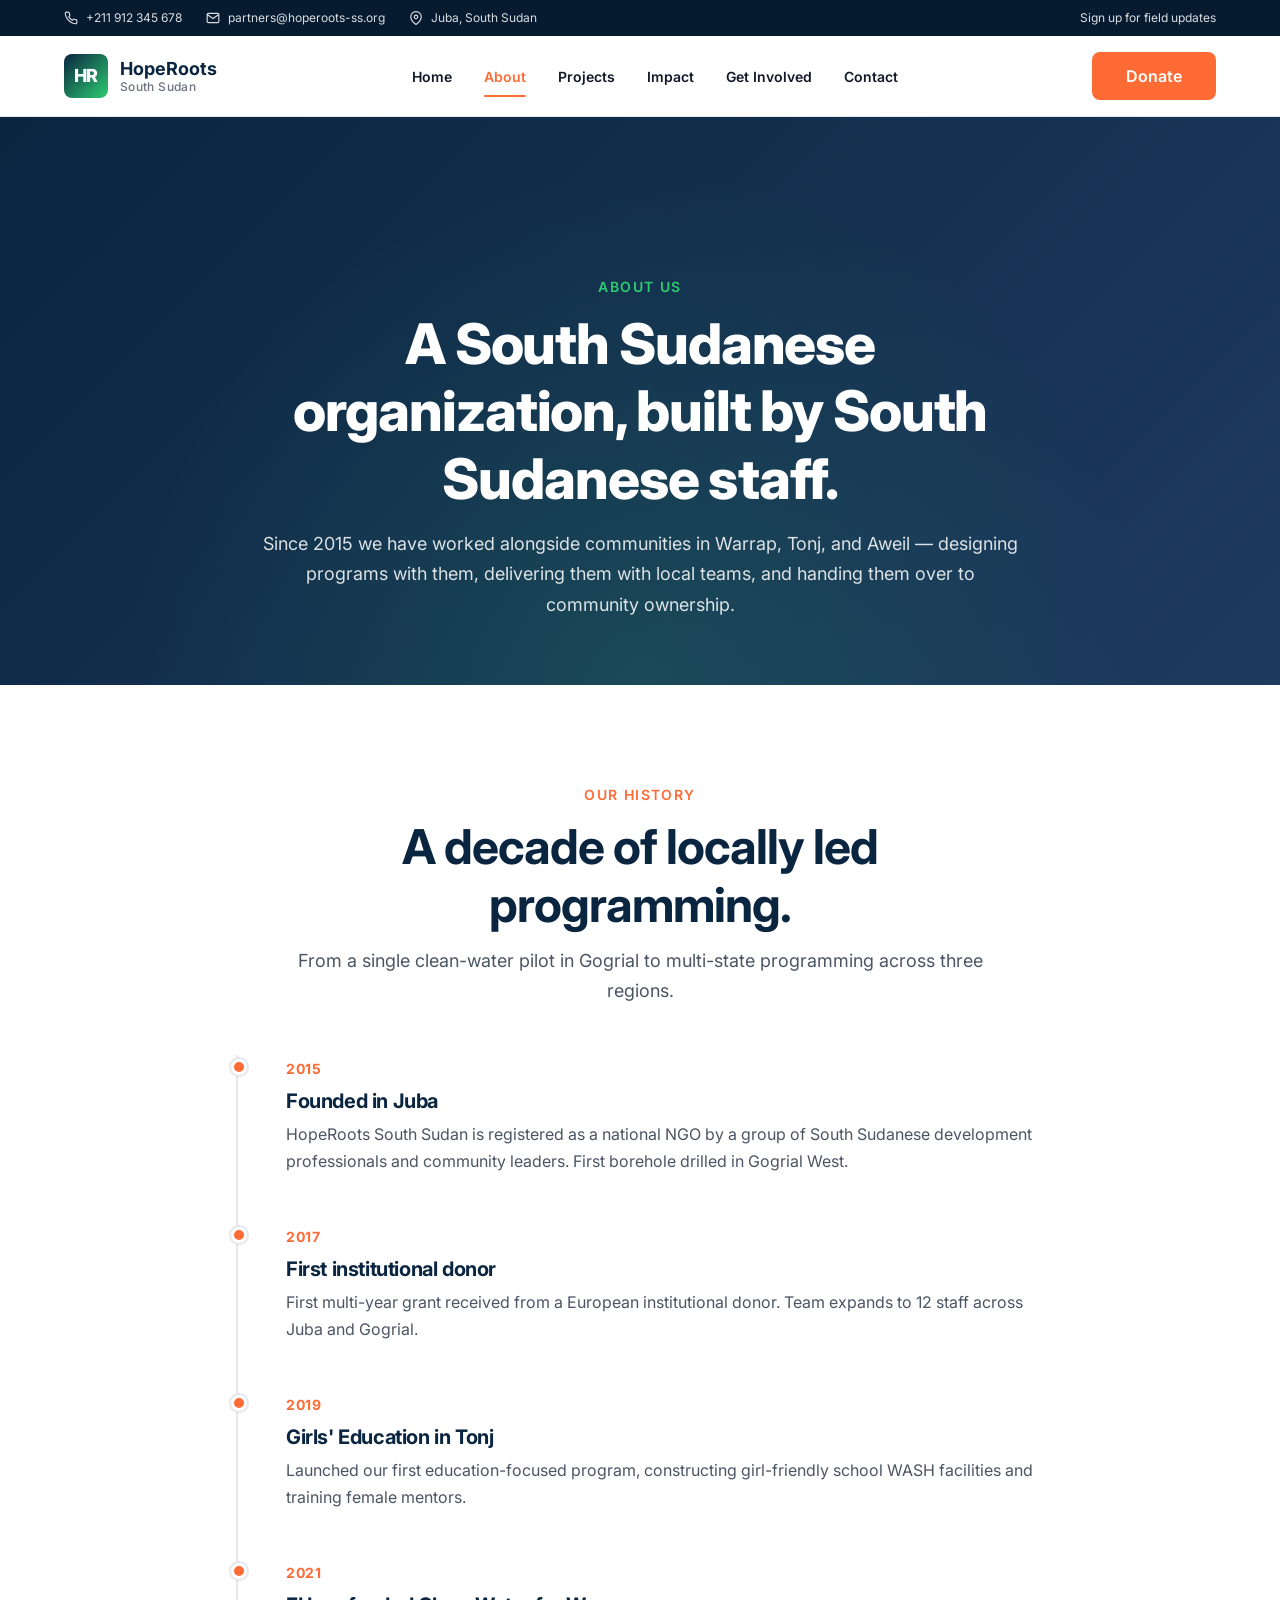
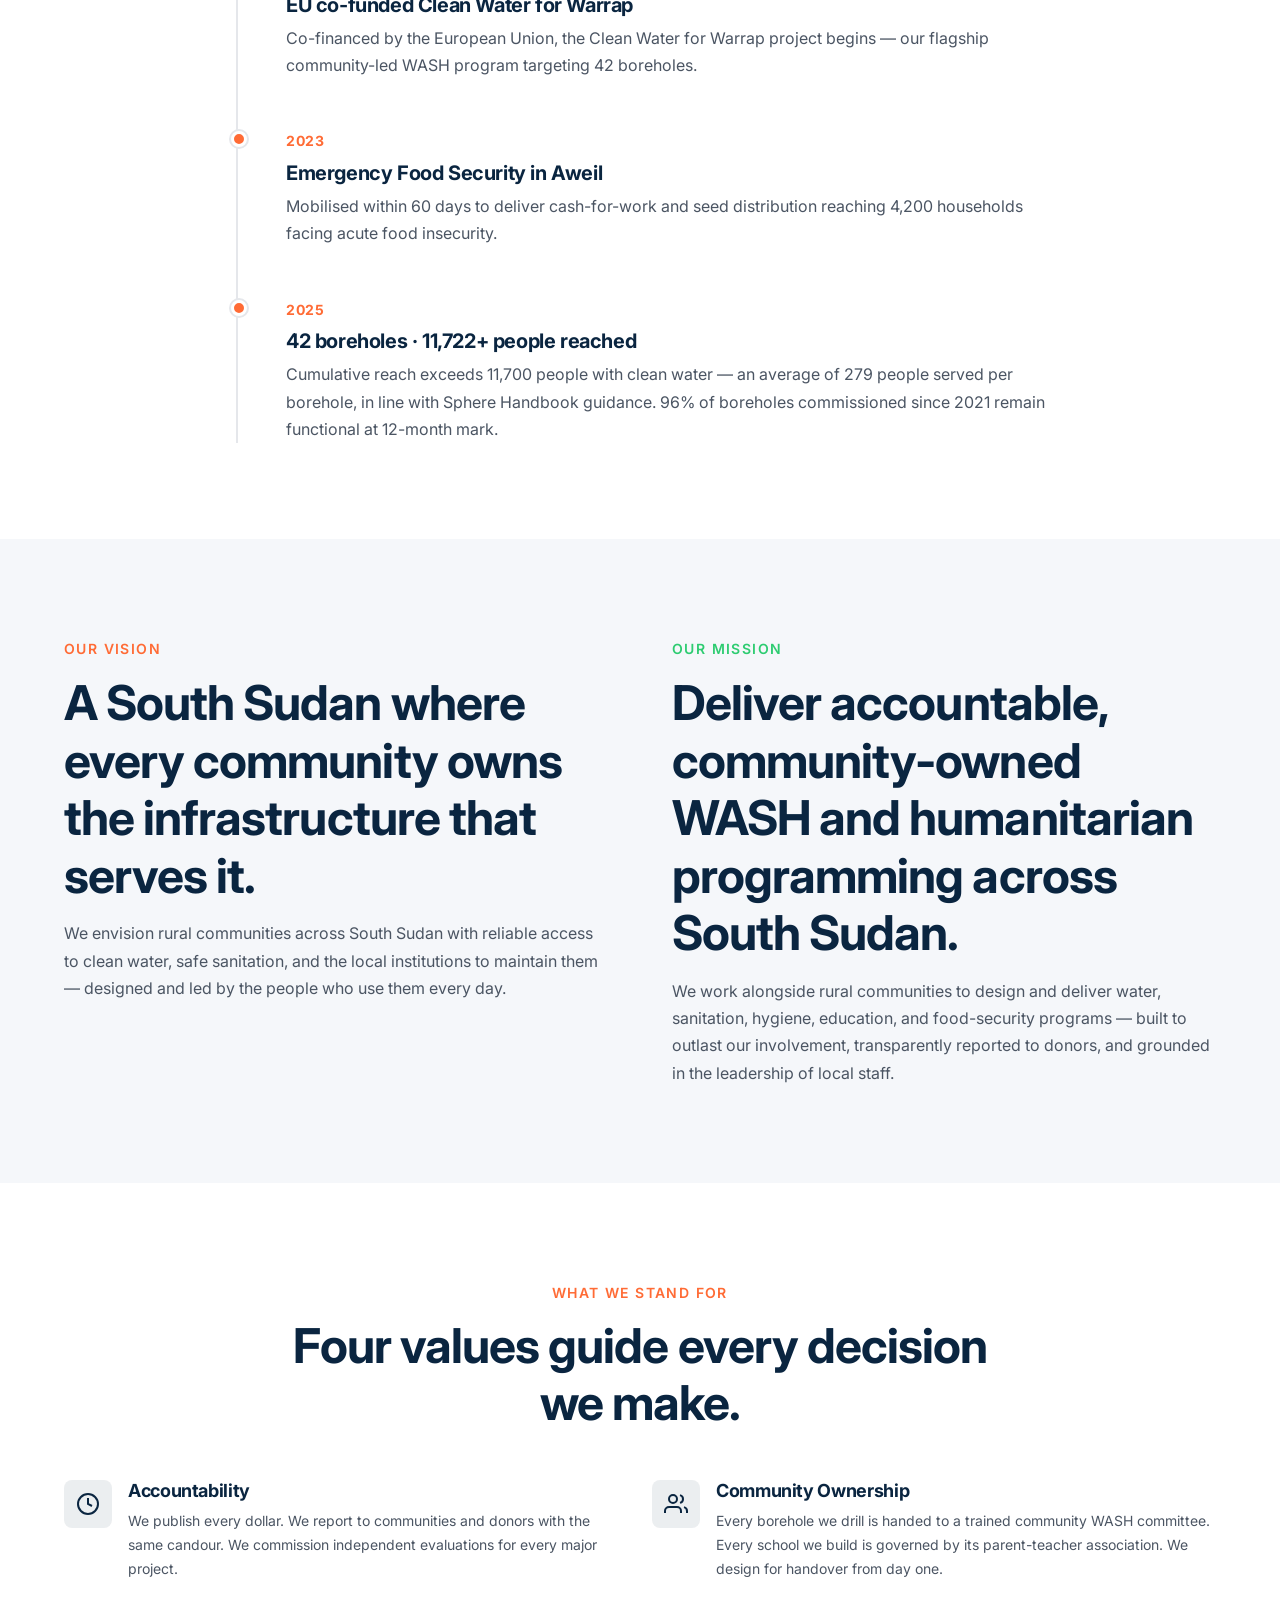
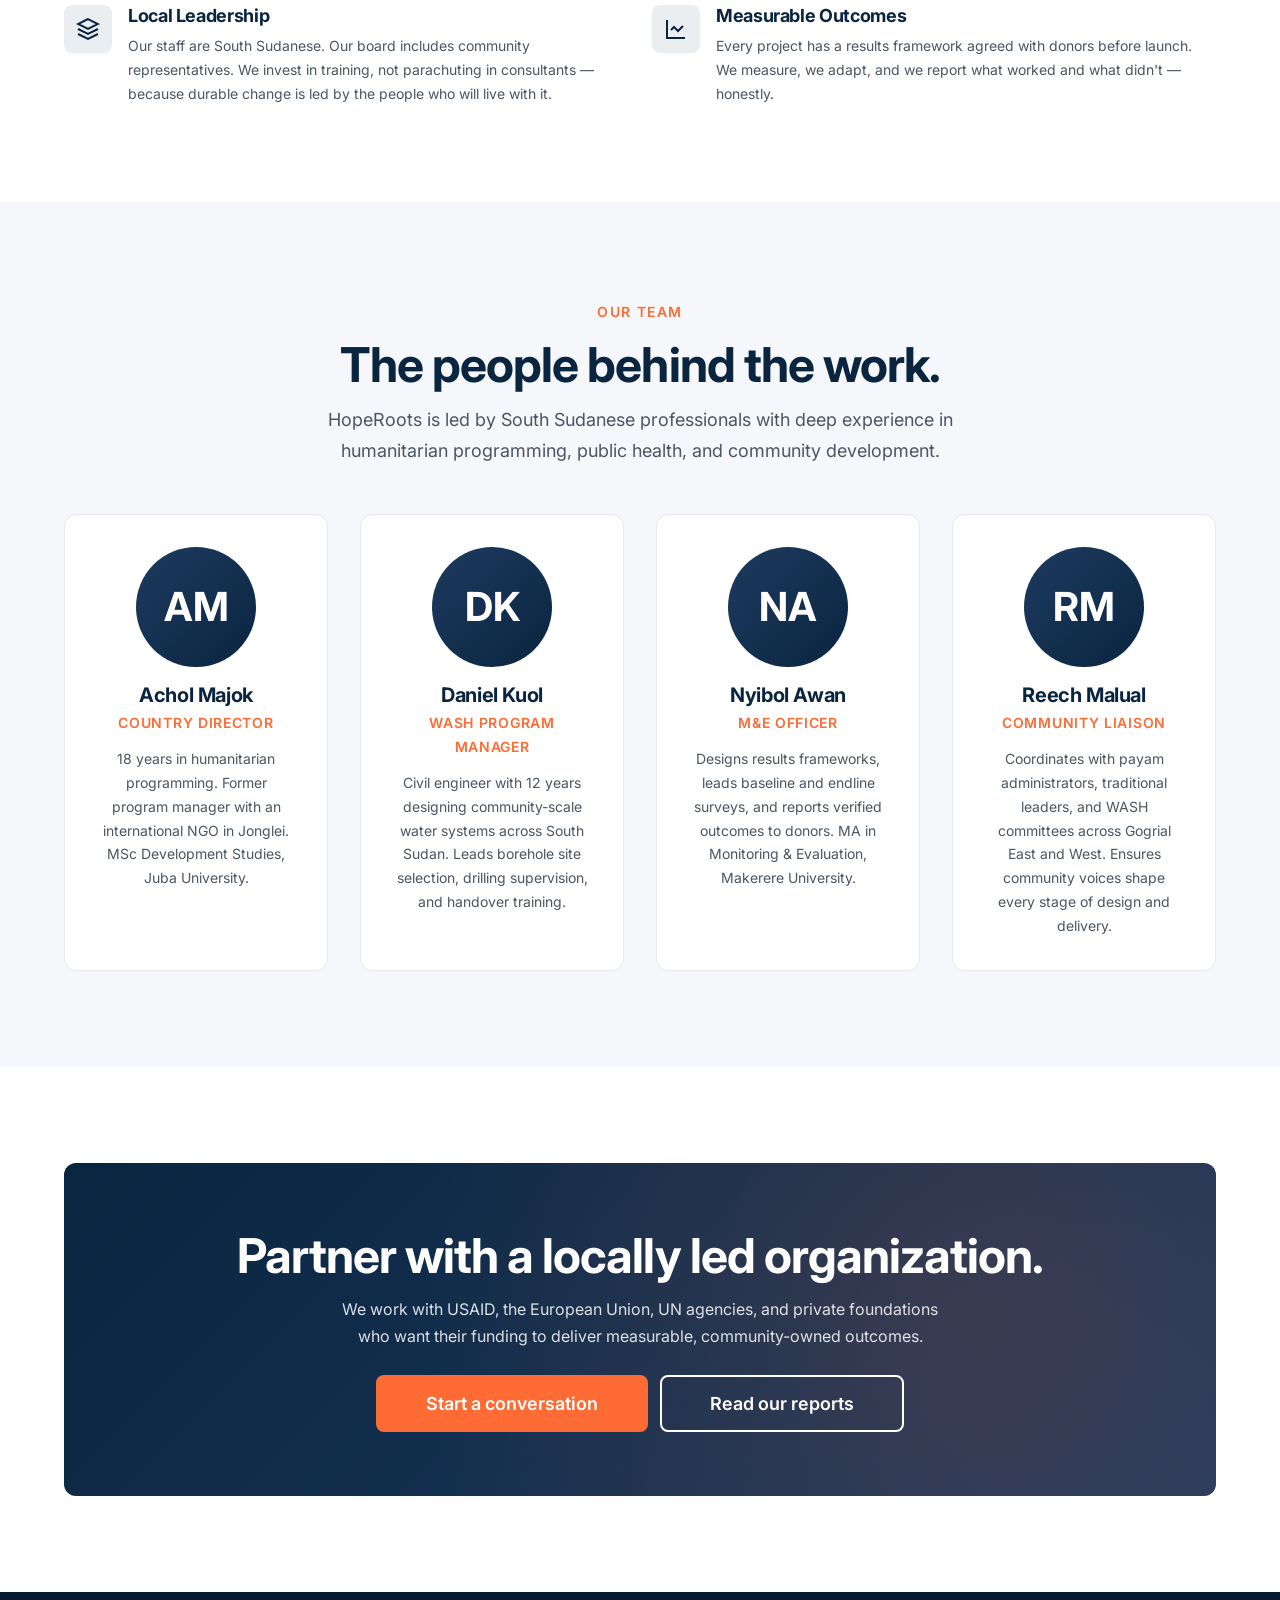
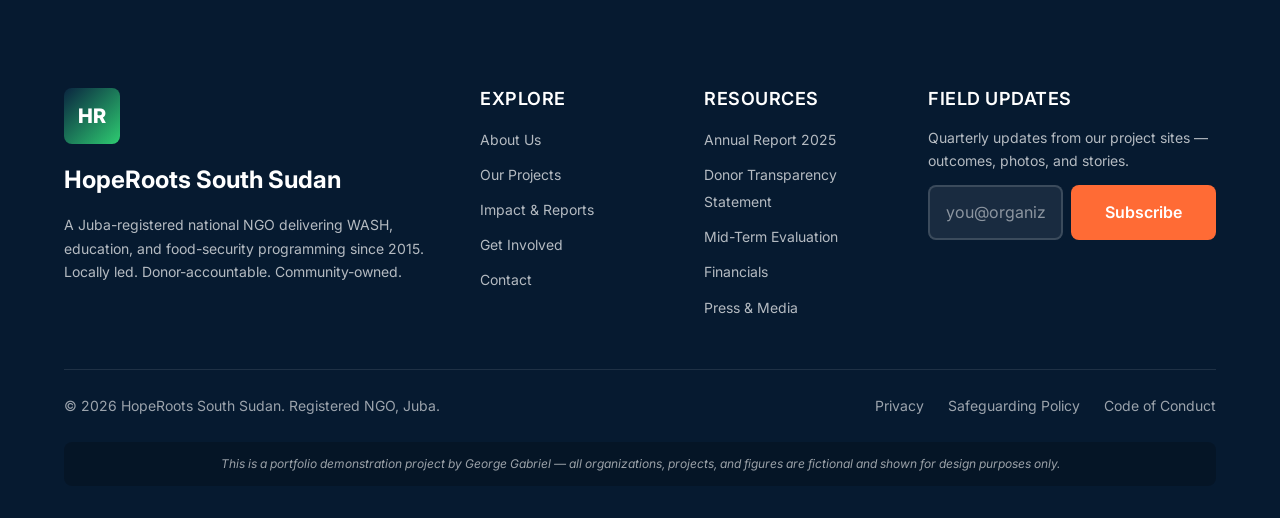
==== commit 98be3ac1: "Align programme statistics for donor credibility - People with clean water: 28,000+ -> 11,722+ (was " ====
--- a/about.html
+++ b/about.html
@@ -173,10 +173,11 @@
 
           <div class="timeline__item">
             <span class="timeline__year">2025</span>
-            <h3 class="timeline__title">42 boreholes · 28,000+ people reached</h3>
-            <p class="timeline__desc">
-              Cumulative reach exceeds 28,000 people with clean water. 96% of boreholes
-              commissioned since 2021 remain functional at 12-month mark.
+            <h3 class="timeline__title">42 boreholes · 11,722+ people reached</h3>
+            <p class="timeline__desc">
+              Cumulative reach exceeds 11,700 people with clean water — an average of 279
+              people served per borehole, in line with Sphere Handbook guidance. 96% of
+              boreholes commissioned since 2021 remain functional at 12-month mark.
             </p>
           </div>
         </div>
--- a/css/components.css
+++ b/css/components.css
@@ -354,24 +354,26 @@
 .report-card {
   display: flex;
   align-items: center;
-  gap: var(--space-5);
-  padding: var(--space-5);
+  gap: var(--space-4);
+  padding: var(--space-4);
   background-color: var(--color-white);
   border: 1px solid var(--color-border);
-  border-radius: var(--radius-lg);
+  border-radius: var(--radius-md);
   transition: all var(--transition-base);
+  color: var(--color-text);
 }
 
 .report-card:hover {
   border-color: var(--color-primary-light);
-  box-shadow: var(--shadow-md);
+  box-shadow: var(--shadow-sm);
+  color: var(--color-text);
 }
 
 .report-card__icon {
   flex-shrink: 0;
-  width: 56px;
-  height: 56px;
-  border-radius: var(--radius-md);
+  width: 40px;
+  height: 40px;
+  border-radius: var(--radius-sm);
   background-color: rgba(10, 37, 64, 0.08);
   color: var(--color-primary);
   display: flex;
@@ -380,8 +382,8 @@
 }
 
 .report-card__icon svg {
-  width: 28px;
-  height: 28px;
+  width: 20px;
+  height: 20px;
 }
 
 .report-card__body {
@@ -390,13 +392,33 @@
 }
 
 .report-card__title {
-  font-size: var(--fs-md);
+  font-size: var(--fs-base);
+  font-weight: var(--fw-semibold);
   margin-bottom: var(--space-1);
+  color: var(--color-primary);
 }
 
 .report-card__meta {
-  font-size: var(--fs-sm);
+  font-size: var(--fs-xs);
   color: var(--color-text-light);
+}
+
+/* Trailing icon on report cards (the download arrow). Without an explicit
+   width/height, the browser falls back to the SVG intrinsic size (300x150),
+   which balloons the cards. Force a compact size here. */
+.report-card > svg,
+.report-card__download {
+  flex-shrink: 0;
+  width: 18px;
+  height: 18px;
+  color: var(--color-primary);
+  opacity: 0.7;
+  transition: opacity var(--transition-fast);
+}
+
+.report-card:hover > svg,
+.report-card:hover .report-card__download {
+  opacity: 1;
 }
 
 /* --------------------------------------------------------------------------
